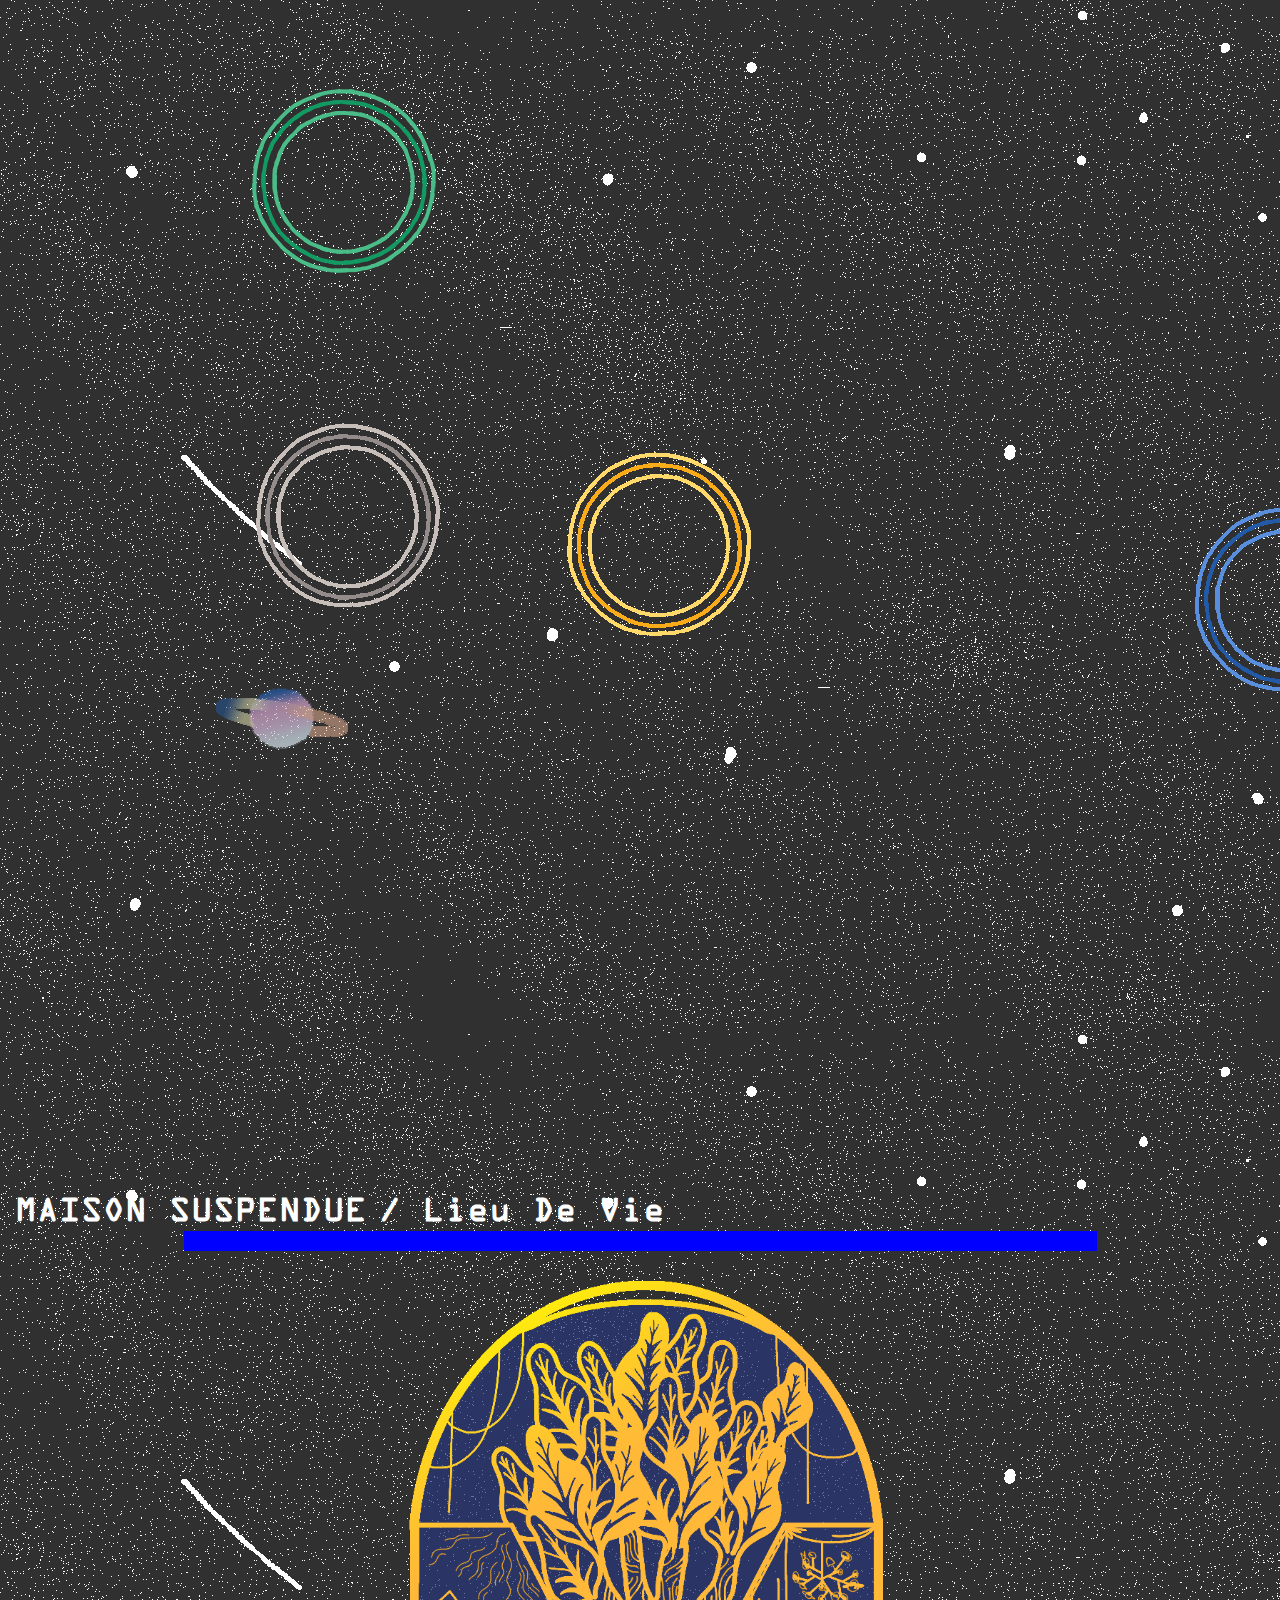
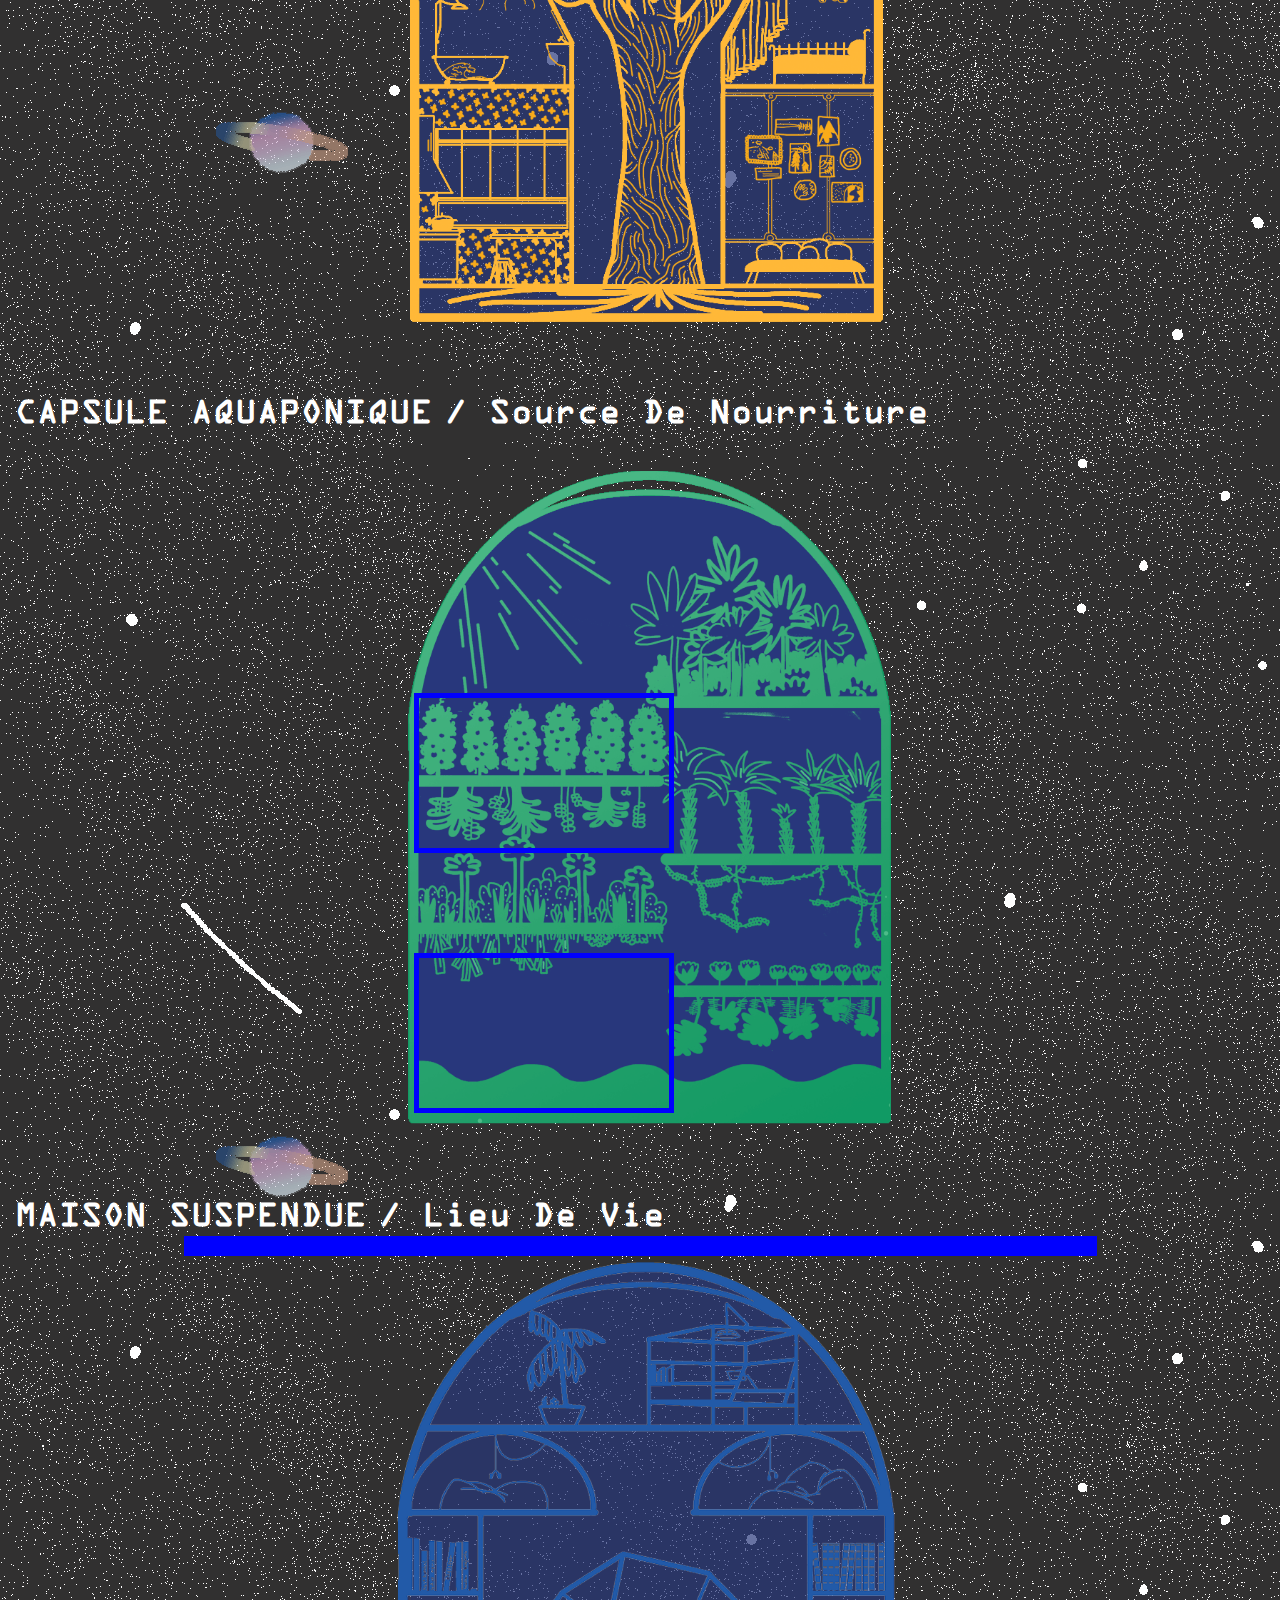
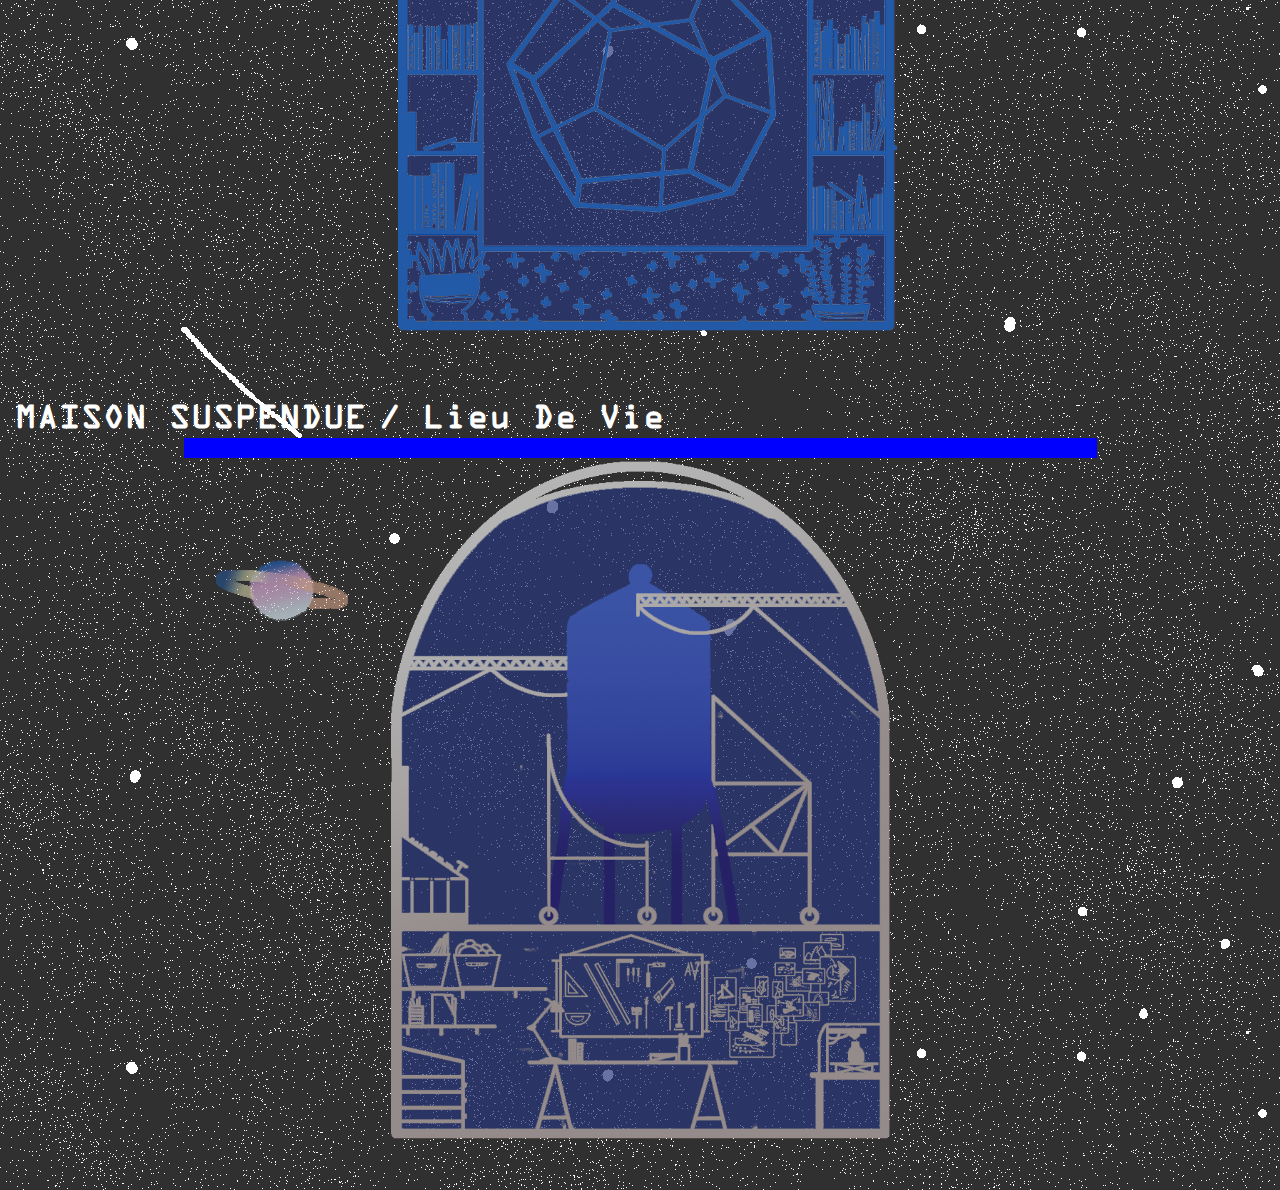
==== index.html @ 13db32d8 "nettoyage" ====
<!DOCTYPE html>
<html>

<script src="https://code.jquery.com/jquery-1.10.2.js"></script>
<link rel="stylesheet" type="text/css" href="home.css">

<body>
	<div class="menu">
		<a href="#maison" class="maisonbico">
			<img class="btn" src="img/btn/maisonbico.png">
		</a>
		<a href="#aqua" class="aquabico">
			<img class="btn" src="img/btn/aquabico.png">
		</a>
		<a href="#megath" class="bliblibico">
			<img class="btn" src="img/btn/bliblibico.png">
		</a>
		<a href="#laboratoire" class="labbico">
			<img class="btn" src="img/btn/labbico.png">
		</a>
	</div>

	<div class="capsules">

		<section id="maison">
			<div class="capsule-header">
				<h1>Maison Suspendue</h1>
				<h2> / Lieu de vie</h2>
			</div>
			<div class="capsule-body">
				<ul class="legends">
					<li>
						Legende 1
					</li>
					<li>
						Legend 2
					</li>
				</ul>
				<div class="plan">
					<ul class="parts">
						<li></li>
						<li></li>
					</ul>
					<img src="img/capsules/maison.png">
				</div>
			</div>
		</section>

		<section id="aqua">
			<div class="capsule-header">
				<h1>Capsule Aquaponique</h1>
				<h2>/ Source de nourriture</h2>
			</div>
			<div class="capsule-body">
				<ul class="legends">
					<li>
						Legende 1
					</li>
					<li>
						Legend 2
					</li>
				</ul>
				<div class="plan">
					<ul class="parts">
						<li></li>
						<li></li>
					</ul>
					<img src="img/capsules/aqua.png">
				</div>
			</div>
		</section>

		<section id="megath">
			<div class="capsule-header">
				<h1>Maison Suspendue</h1>
				<h2> / Lieu de vie</h2>
			</div>
			<div class="capsule-body">
				<ul class="legends">
					<li>
						Legende 1
					</li>
					<li>
						Legend 2
					</li>
				</ul>
				<div class="plan">
					<ul class="parts">
						<li></li>
						<li></li>
					</ul>
					<img src="img/capsules/megath.png">
				</div>
			</div>
		</section>

		<section id="laboratoire">
			<div class="capsule-header">
				<h1>Maison Suspendue</h1>
				<h2> / Lieu de vie</h2>
			</div>
			<div class="capsule-body">
				<ul class="legends">
					<li>
						Legende 1
					</li>
					<li>
						Legend 2
					</li>
				</ul>
				<div class="plan">
					<ul class="parts">
						<li></li>
						<li></li>
					</ul>
					<img src="img/capsules/laboratoire.png">
				</div>
			</div>
		</section>
	</div>
</body>

<script>
	$(document).ready(function()
	{
//Legend
$(".legends > li").hide();

$( '.parts > li' ).hover( 
	function() {
		var index = $( '.parts > li' ).index( this );
		$( '.legends > li:eq(' + index + ')' ).show();
	},
	function() {
		var index = $( '.parts > li' ).index( this );
		$( '.legends > li:eq(' + index + ')' ).hide();
	});


//Btn Hover
$(".btn").hover(
	function()
	{
		var src = $(this).attr("src");
		$(this).attr("src", src.replace(/\.png$/i, ".gif"));
	},
	function()
	{
		var src = $(this).attr("src");
		$(this).attr("src", src.replace(/\.gif$/i, ".png"));
	});


//Smooth anchor
$(function() {
	$('a[href*="#"]:not([href="#"])').click(function() {
		if (location.pathname.replace(/^\//,'') == this.pathname.replace(/^\//,'') && location.hostname == this.hostname) {
			var target = $(this.hash);
			target = target.length ? target : $('[name=' + this.hash.slice(1) +']');
			if (target.length) {
				$('html, body').animate({
					scrollTop: target.offset().top
				}, 1000);
				return false;
			}
		}
	});
});
});
</script>
</html>
---- home.css ----
* {
    margin:0;
    padding:0;
    font-family: 'OCRASTD';
    color: white;
}

/*HOME*/

body {
    background-image : url("img/Fond1.gif");
    /*cursor: url("img/curseur.png"), pointer;*/
}

.menu {
	margin-top: 280px;
	height: 900px;
	text-align: center;
}

.menu > .maisonbico {
    position: relative;
    top: 150px;
    left: 350px;

}

.menu > .aquabico {
    position: relative;
    bottom: 210px;
    left: -300px;
}

.menu > .bliblibico {
    position: relative;
    bottom: -210px;
    right: -310px;

}

.menu > .labbico {
    position: relative;
    top: -150px;
    right: 300px;

}

.menu > .btn img {
    width: 320px;
    height: 256px;
}


.capsules > section {
    padding: 15px;
}

.capsules img {
    width: 100%;
}

.capsule-header h1,
.capsule-header h2 {
    font-size: 30px; 
    display: inline-block;
    color: white;
    text-transform: uppercase;
}

.capsule-header h2 {
    text-transform: capitalize;
}

.capsule-body {

}

.plan {
    width: 913px;
    margin: auto;
}

.legends {
    height: 0;
}

.parts {
    height: 0;
}

.legends > li {
    position: relative;
    list-style: none;
}

#aqua .legends > li:nth-child(1) {
    top: 330px;
    width: 270px;
}

#aqua .legends > li:nth-child(2) {
    top: 430px;
    width: 270px;
}

.parts > li {
    position: relative;
    list-style: none;
    border: 5px solid blue;
}

#aqua .parts > li:nth-child(1) {
    top: 260px;
    left: 230px;
    height: 150px;
    width: 250px;
}

#aqua .parts > li:nth-child(2) {
    top: 360px;
    left: 230px;
    height: 150px;
    width: 250px;
}

#maison > img {
    margin-top: 20px;
    margin-left: 255px;
}

#laboratoire > img {
    margin-left: 255px;
}

#aqua > img {
    margin-top: 20px;
    margin-left: 255px;
}

#megath > img {
    margin-bottom: 130px;
    margin-top: 20px;
    margin-left: 250px;
}

@font-face {
    font-family: 'OCRASTD';
    src: url('font/OCRAStd.otf');
}
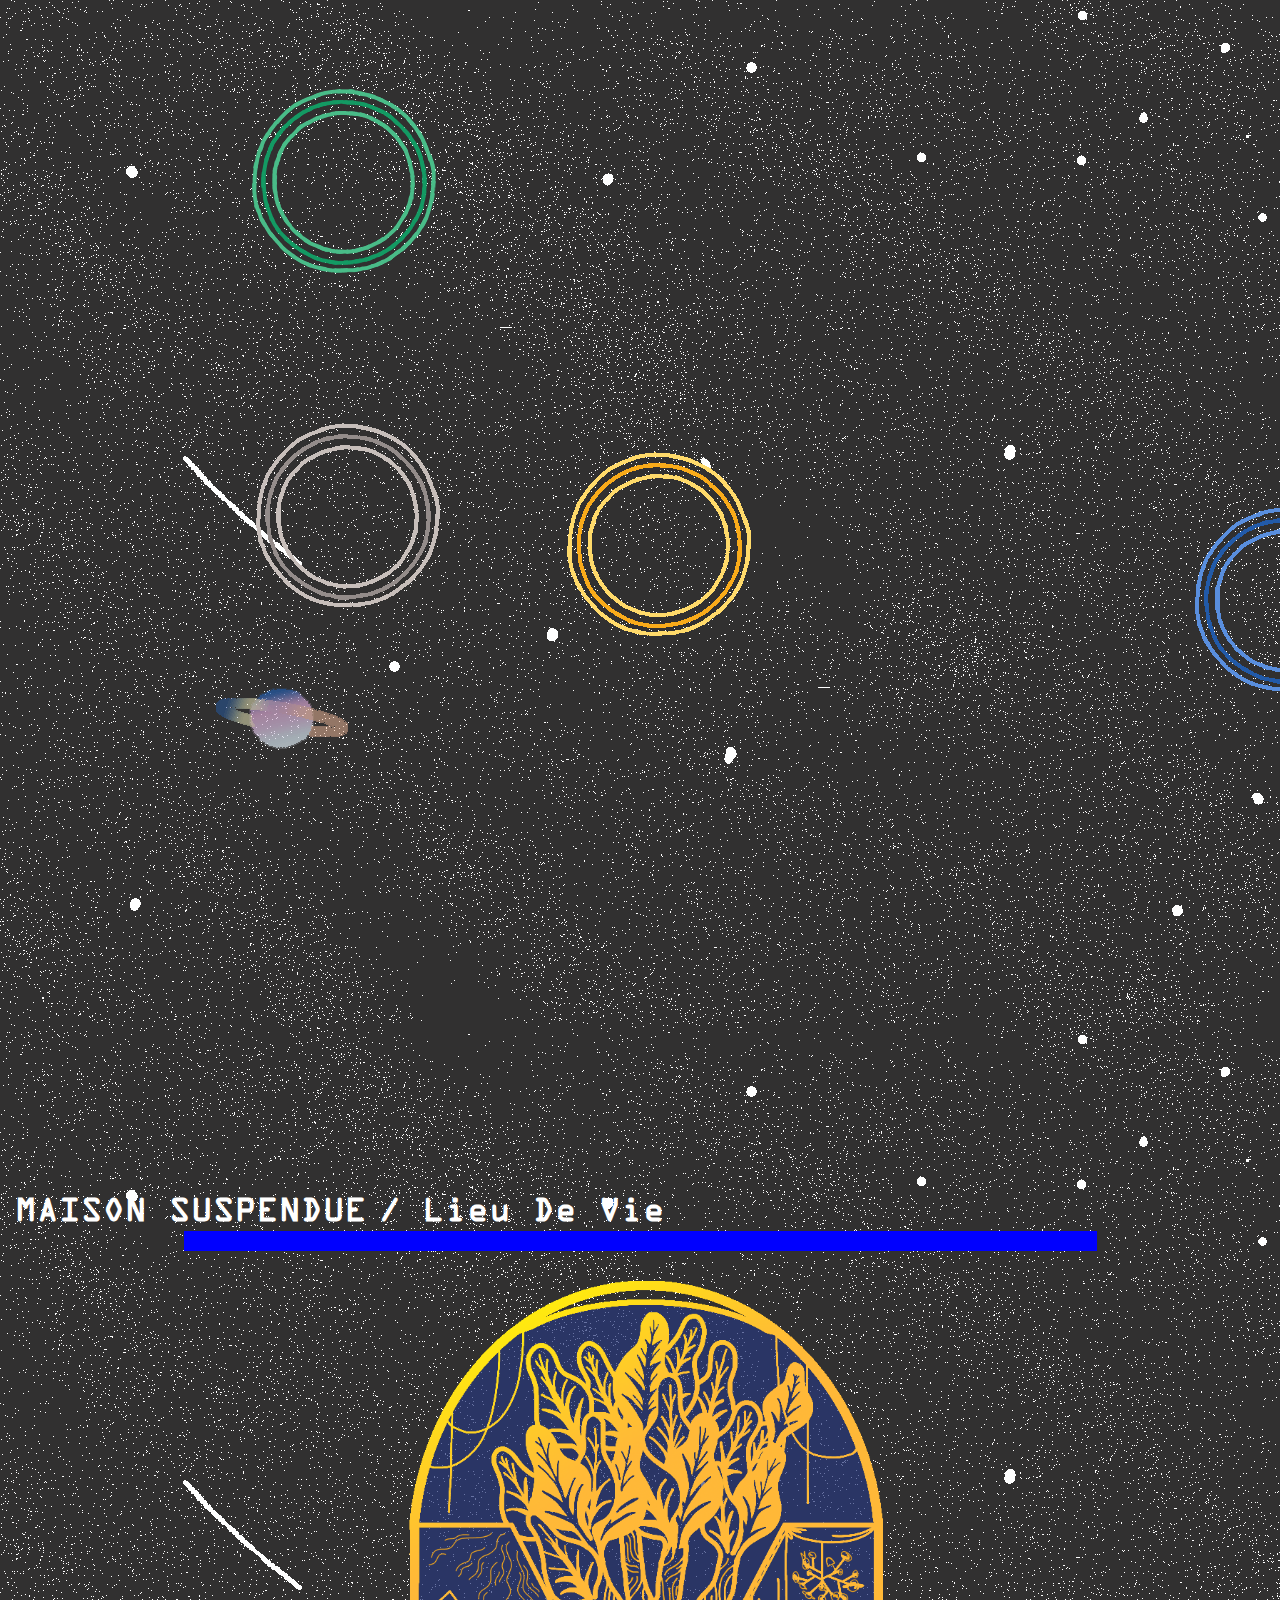
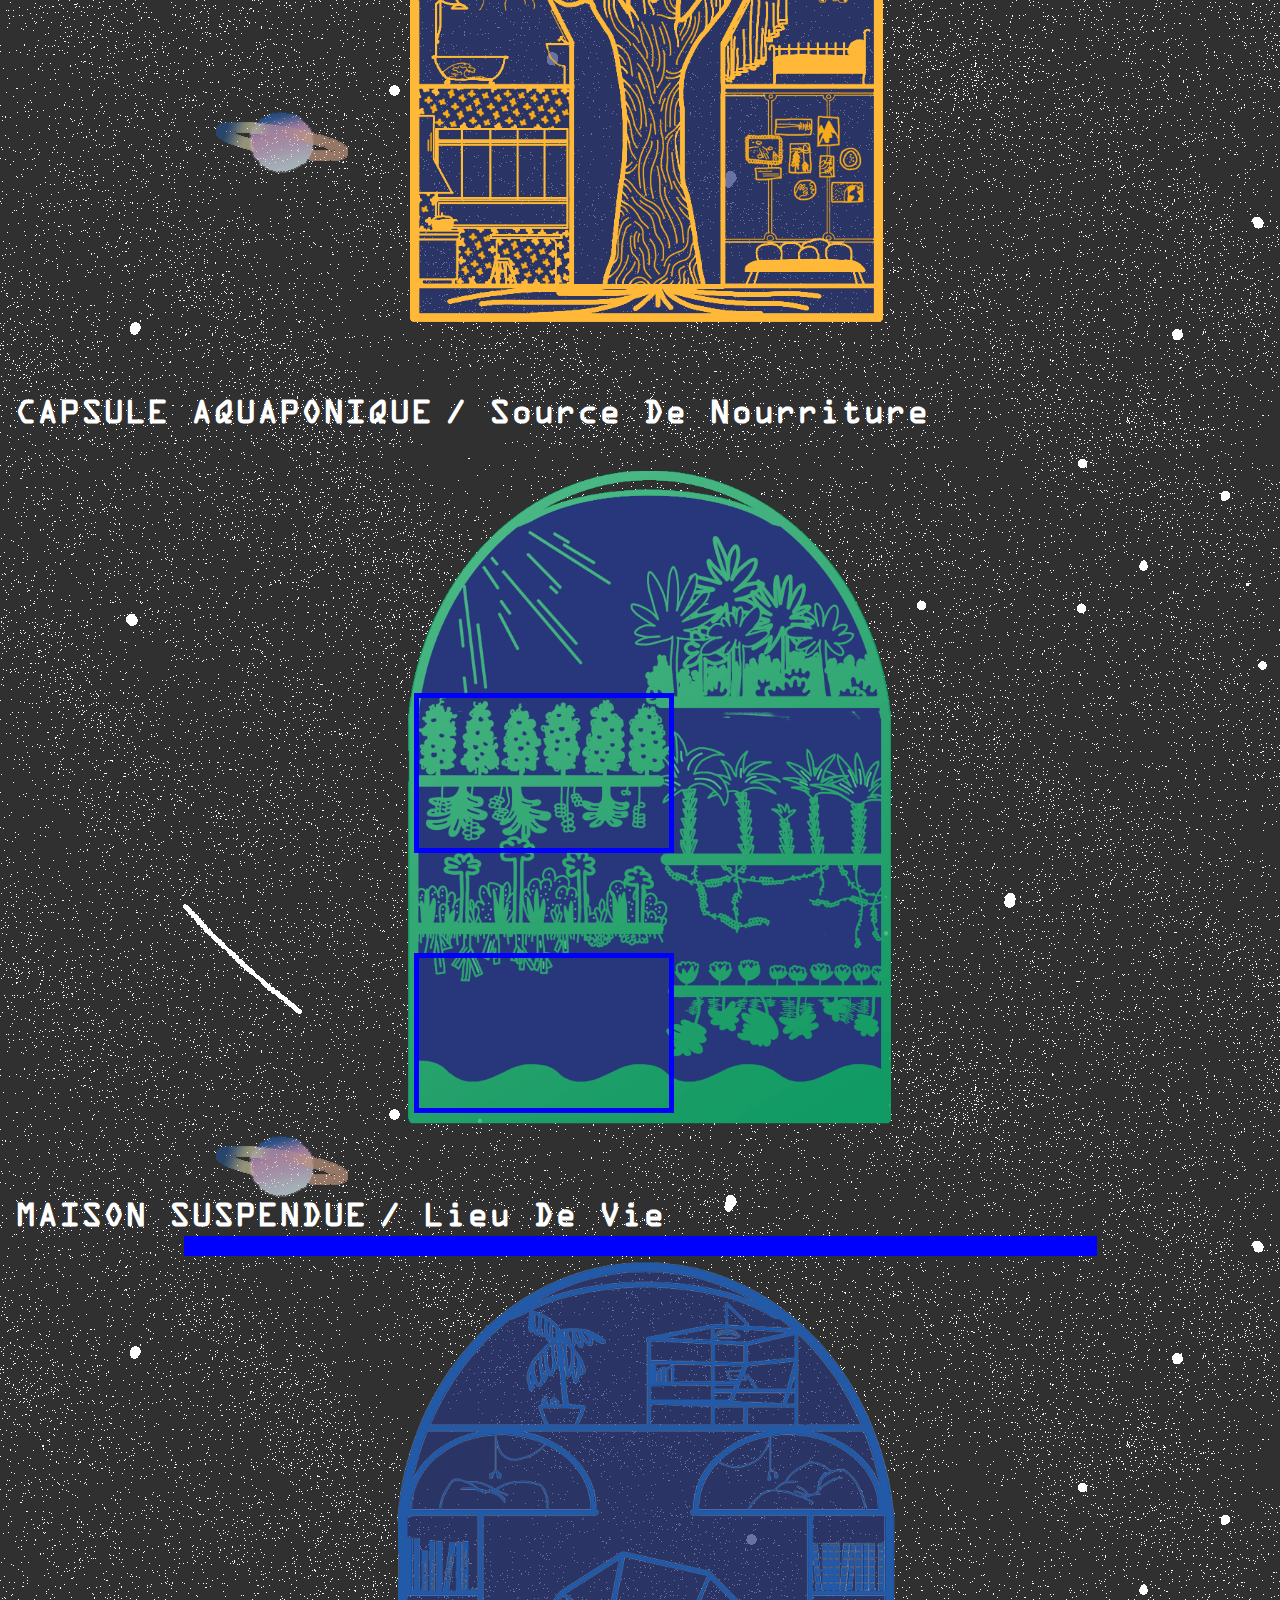
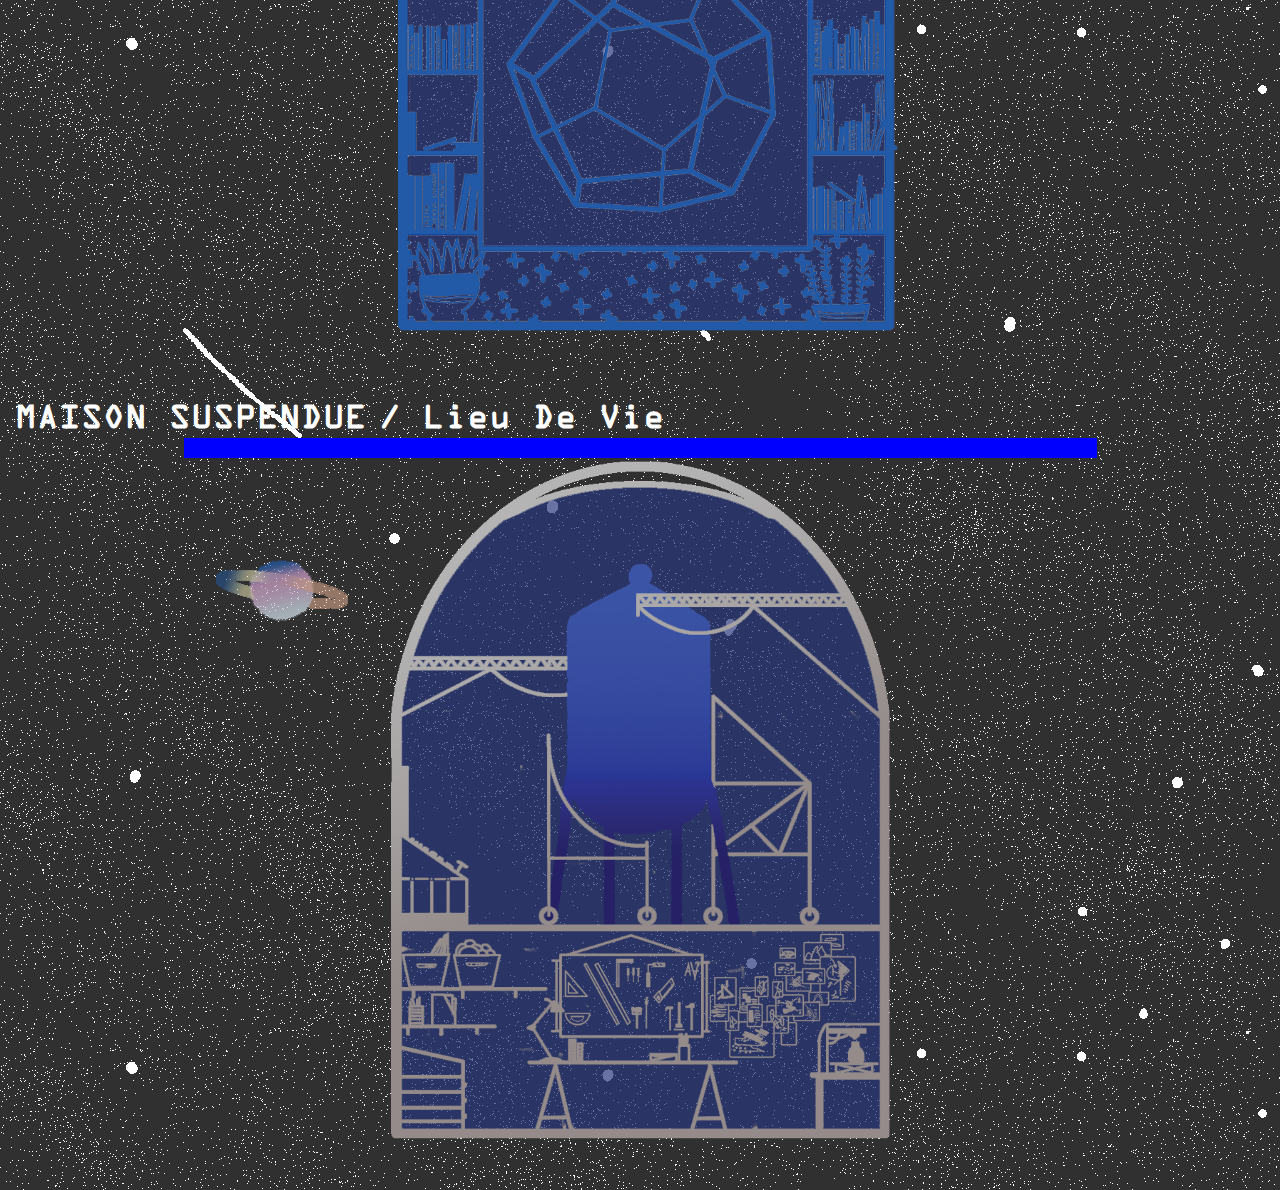
==== commit 2c36a7b9: "toto" ====
--- a/index.html
+++ b/index.html
@@ -3,6 +3,7 @@
 
 <script src="https://code.jquery.com/jquery-1.10.2.js"></script>
 <link rel="stylesheet" type="text/css" href="home.css">
+<link rel="stylesheet" type="text/css" href="content.css">
 
 <body>
 	<div class="menu">
--- a/home.css
+++ b/home.css
@@ -93,34 +93,10 @@
     list-style: none;
 }
 
-#aqua .legends > li:nth-child(1) {
-    top: 330px;
-    width: 270px;
-}
-
-#aqua .legends > li:nth-child(2) {
-    top: 430px;
-    width: 270px;
-}
-
 .parts > li {
     position: relative;
     list-style: none;
     border: 5px solid blue;
-}
-
-#aqua .parts > li:nth-child(1) {
-    top: 260px;
-    left: 230px;
-    height: 150px;
-    width: 250px;
-}
-
-#aqua .parts > li:nth-child(2) {
-    top: 360px;
-    left: 230px;
-    height: 150px;
-    width: 250px;
 }
 
 #maison > img {
--- a/content.css
+++ b/content.css
@@ -0,0 +1,31 @@
+
+/* AQUA */
+
+/* Legends */
+#aqua .legends > li:nth-child(1) {
+    top: 330px;
+    width: 270px;
+}
+
+#aqua .legends > li:nth-child(2) {
+    top: 430px;
+    width: 270px;
+}
+
+/*Parts*/
+#aqua .parts > li:nth-child(1) {
+    top: 260px;
+    left: 230px;
+    height: 150px;
+    width: 250px;
+}
+
+#aqua .parts > li:nth-child(2) {
+    top: 360px;
+    left: 230px;
+    height: 150px;
+    width: 250px;
+}
+
+
+
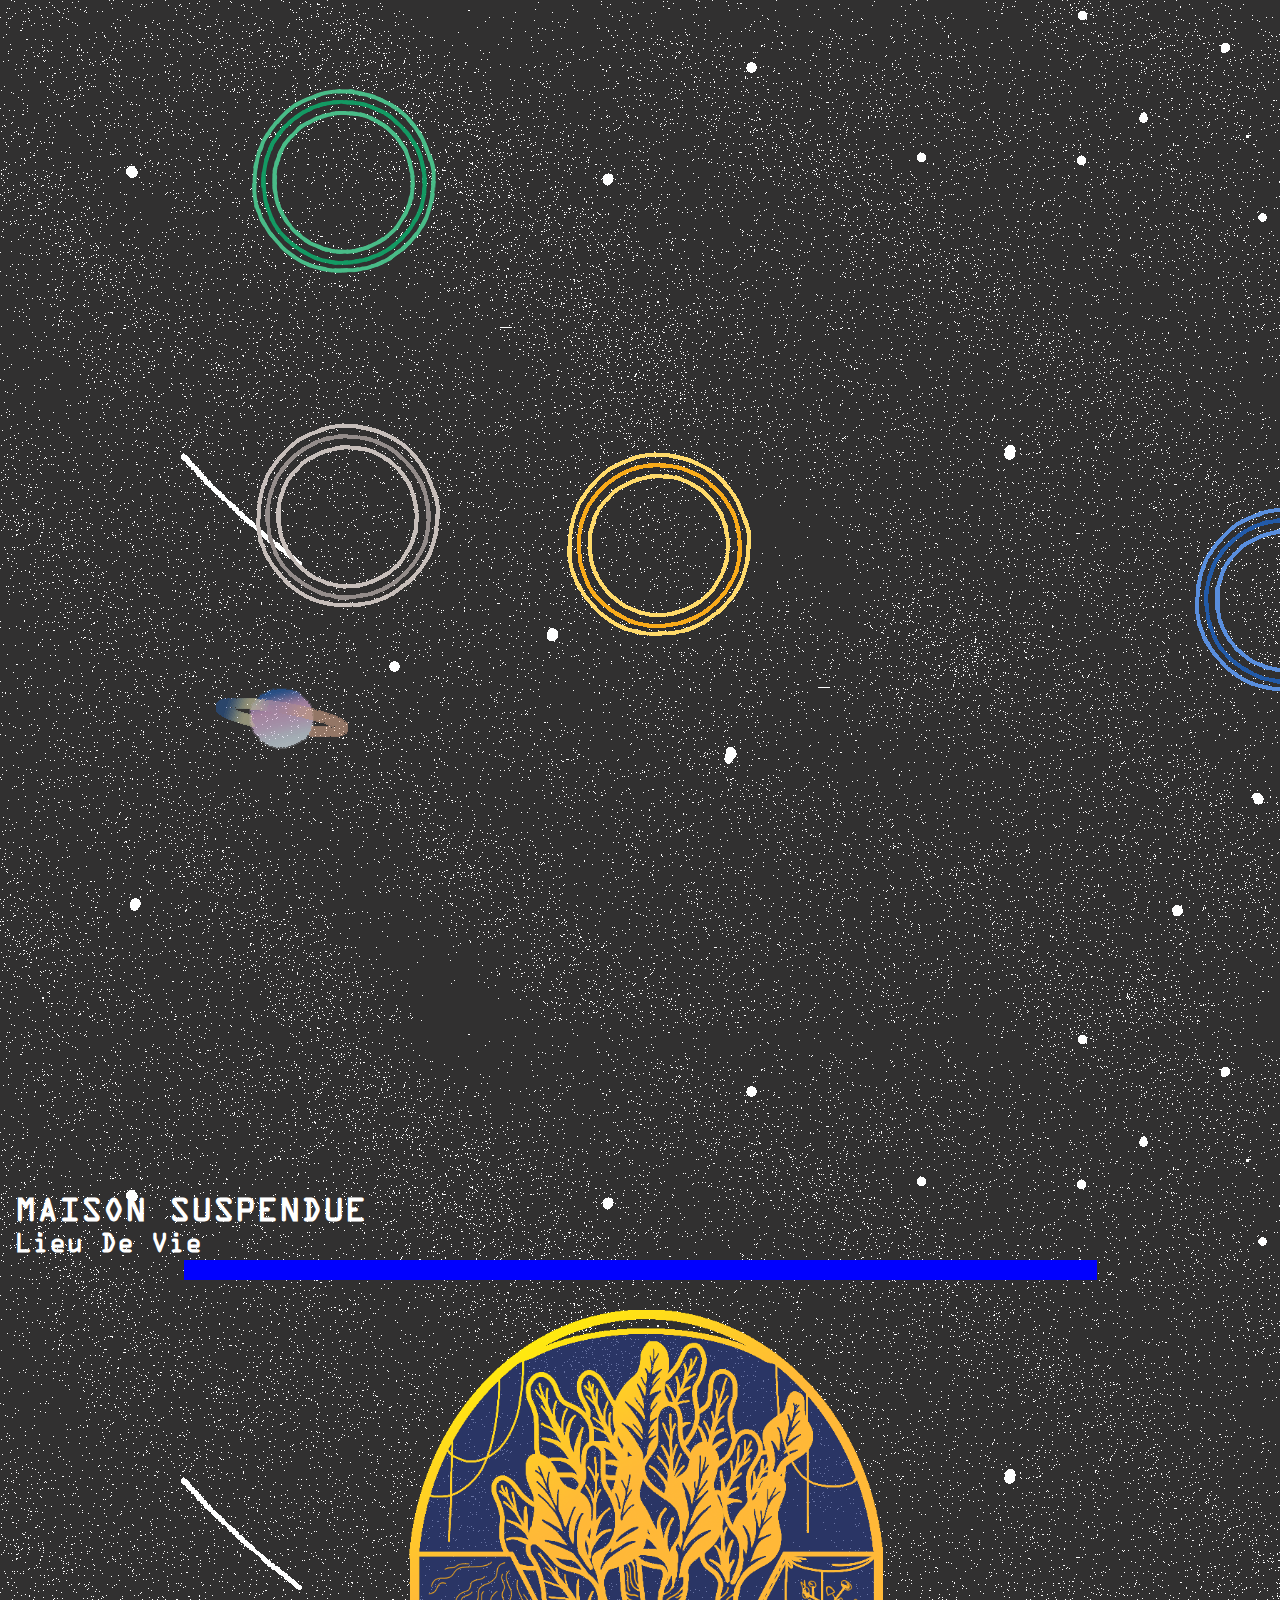
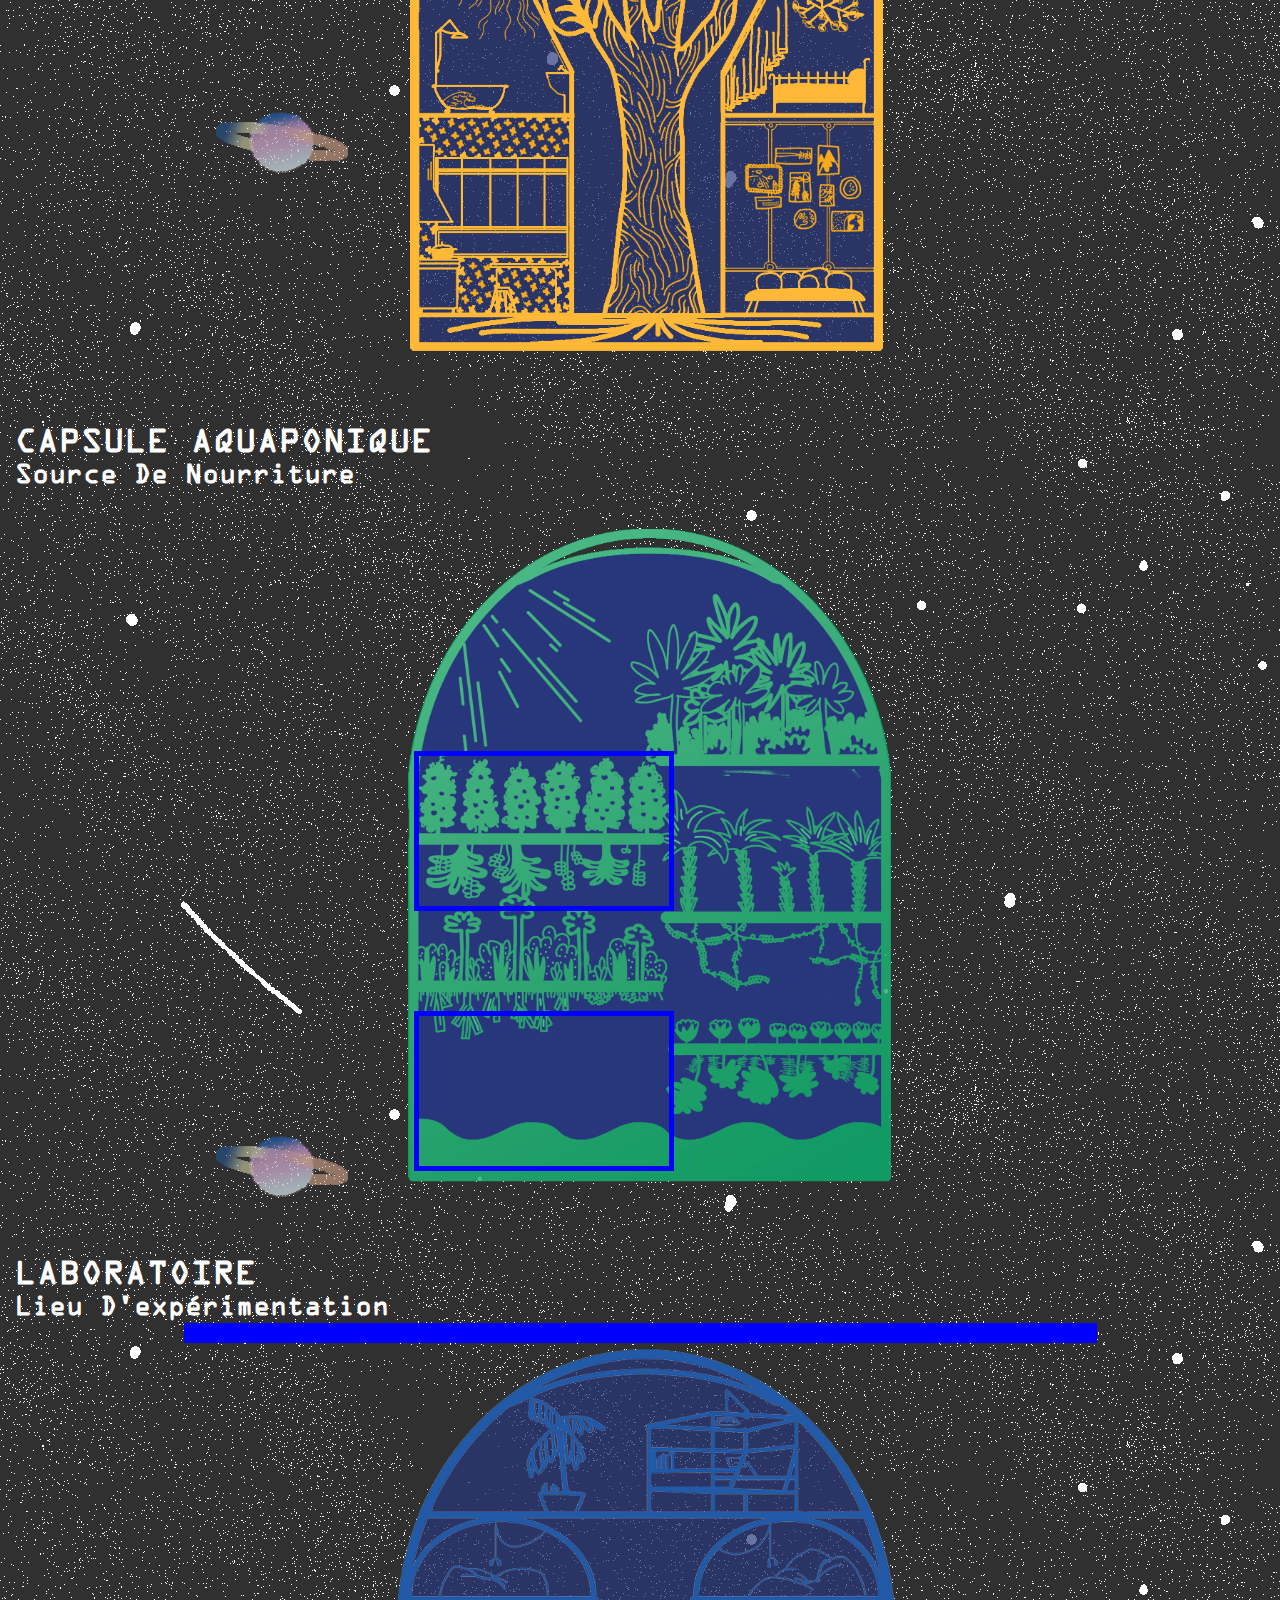
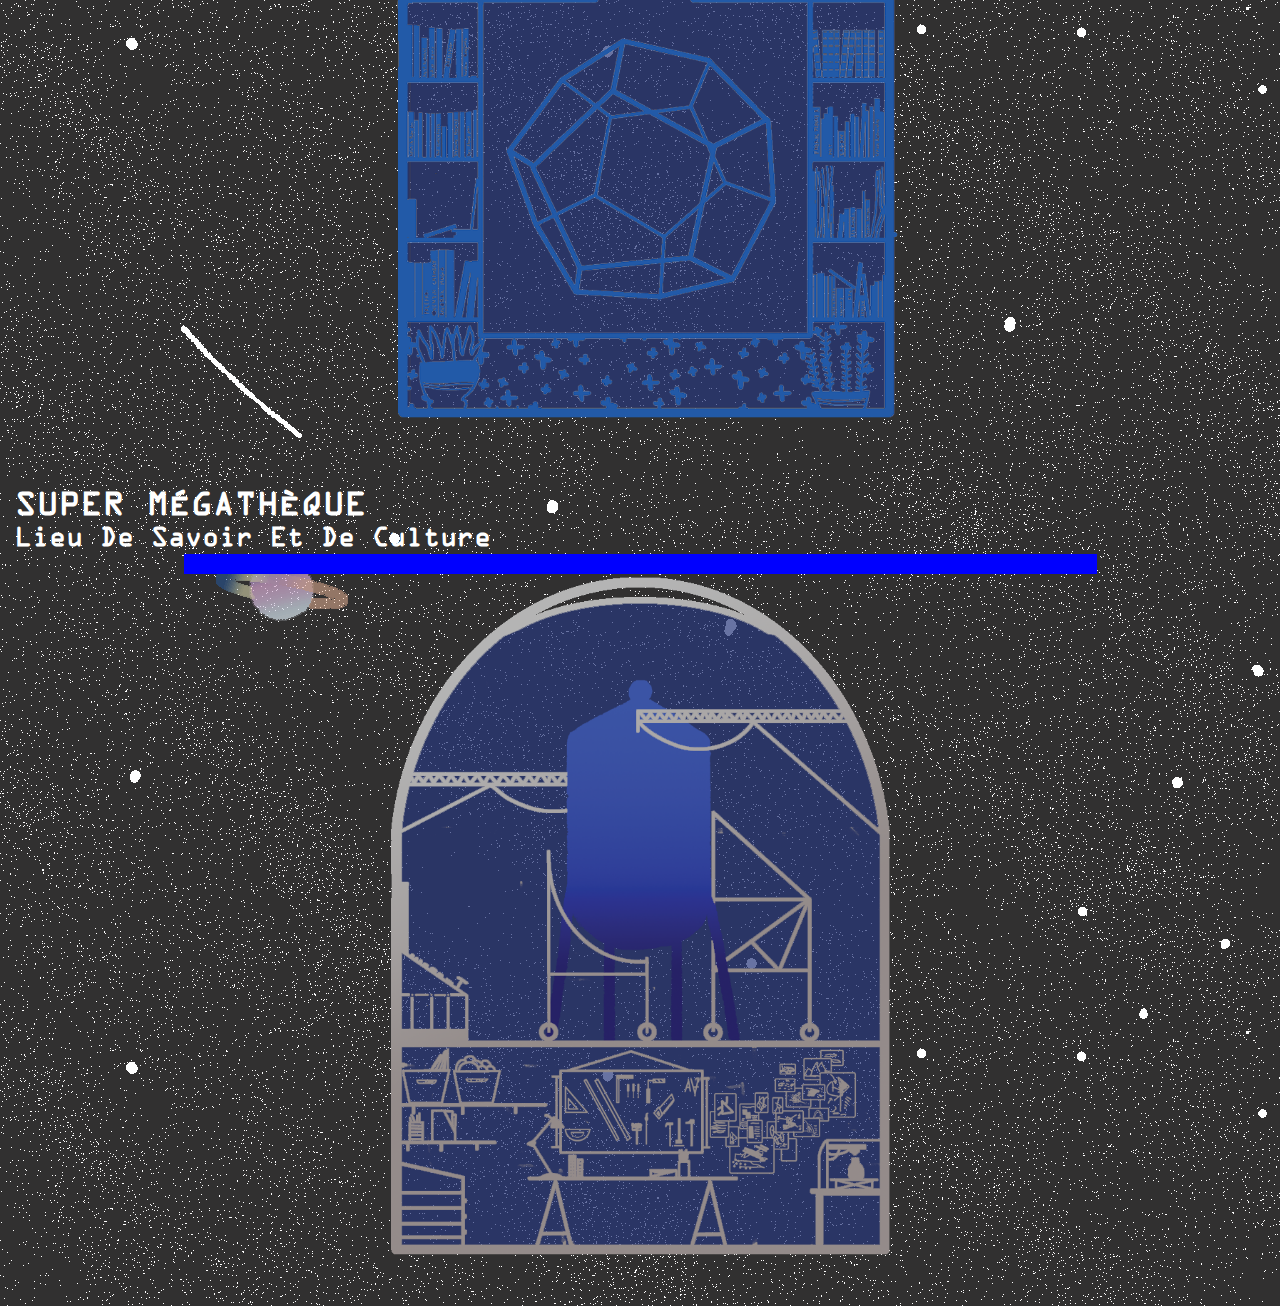
==== commit 7b771b19: "titres" ====
--- a/index.html
+++ b/index.html
@@ -1,5 +1,6 @@
 <!DOCTYPE html>
 <html>
+<meta http-equiv="Content-Type" content="text/html; charset=UTF-8" />
 
 <script src="https://code.jquery.com/jquery-1.10.2.js"></script>
 <link rel="stylesheet" type="text/css" href="home.css">
@@ -26,7 +27,7 @@
 		<section id="maison">
 			<div class="capsule-header">
 				<h1>Maison Suspendue</h1>
-				<h2> / Lieu de vie</h2>
+				<h2>Lieu de vie</h2>
 			</div>
 			<div class="capsule-body">
 				<ul class="legends">
@@ -50,7 +51,7 @@
 		<section id="aqua">
 			<div class="capsule-header">
 				<h1>Capsule Aquaponique</h1>
-				<h2>/ Source de nourriture</h2>
+				<h2>Source de nourriture</h2>
 			</div>
 			<div class="capsule-body">
 				<ul class="legends">
@@ -73,8 +74,8 @@
 
 		<section id="megath">
 			<div class="capsule-header">
-				<h1>Maison Suspendue</h1>
-				<h2> / Lieu de vie</h2>
+				<h1>Laboratoire</h1>
+				<h2>Lieu d'expérimentation</h2>
 			</div>
 			<div class="capsule-body">
 				<ul class="legends">
@@ -97,8 +98,8 @@
 
 		<section id="laboratoire">
 			<div class="capsule-header">
-				<h1>Maison Suspendue</h1>
-				<h2> / Lieu de vie</h2>
+				<h1>Super Mégathèque</h1>
+				<h2>Lieu de savoir et de culture</h2>
 			</div>
 			<div class="capsule-body">
 				<ul class="legends">
--- a/home.css
+++ b/home.css
@@ -62,12 +62,11 @@
 .capsule-header h1,
 .capsule-header h2 {
     font-size: 30px; 
-    display: inline-block;
-    color: white;
     text-transform: uppercase;
 }
 
 .capsule-header h2 {
+    font-size: 24px;
     text-transform: capitalize;
 }
 
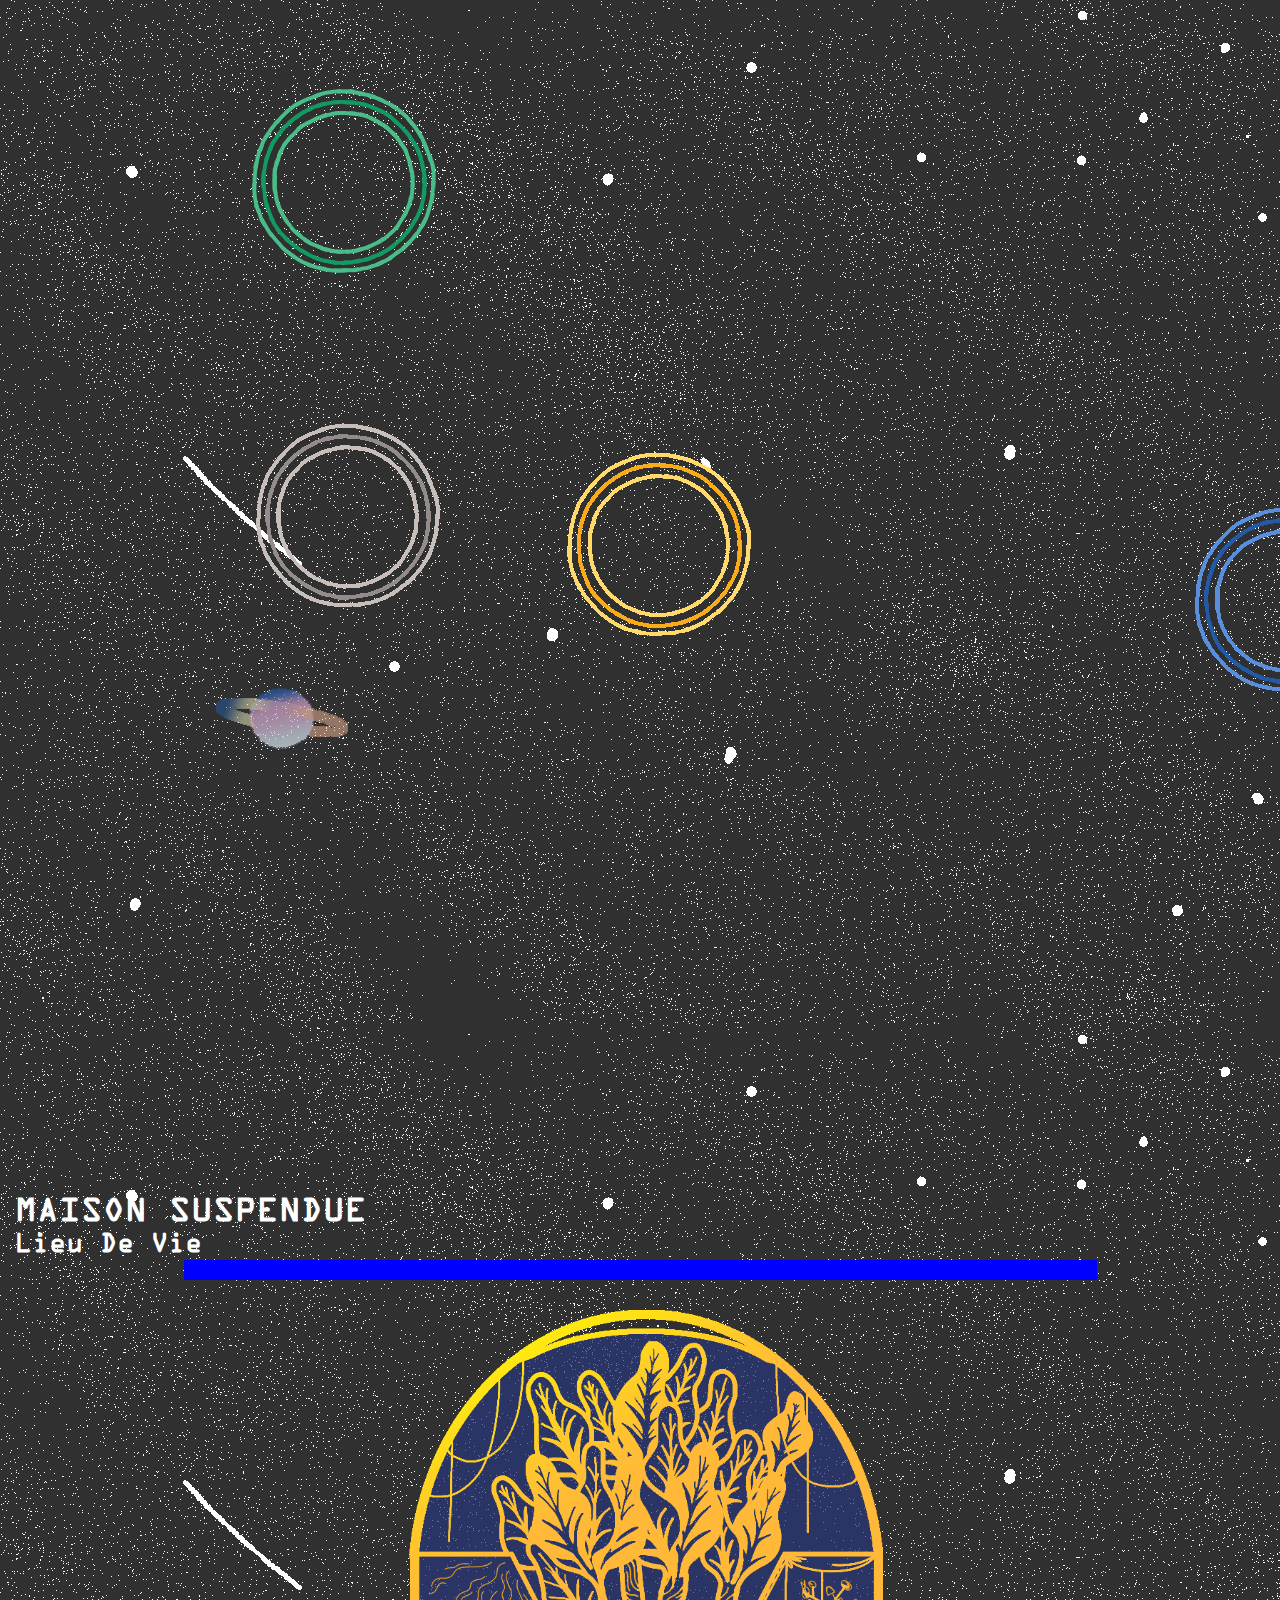
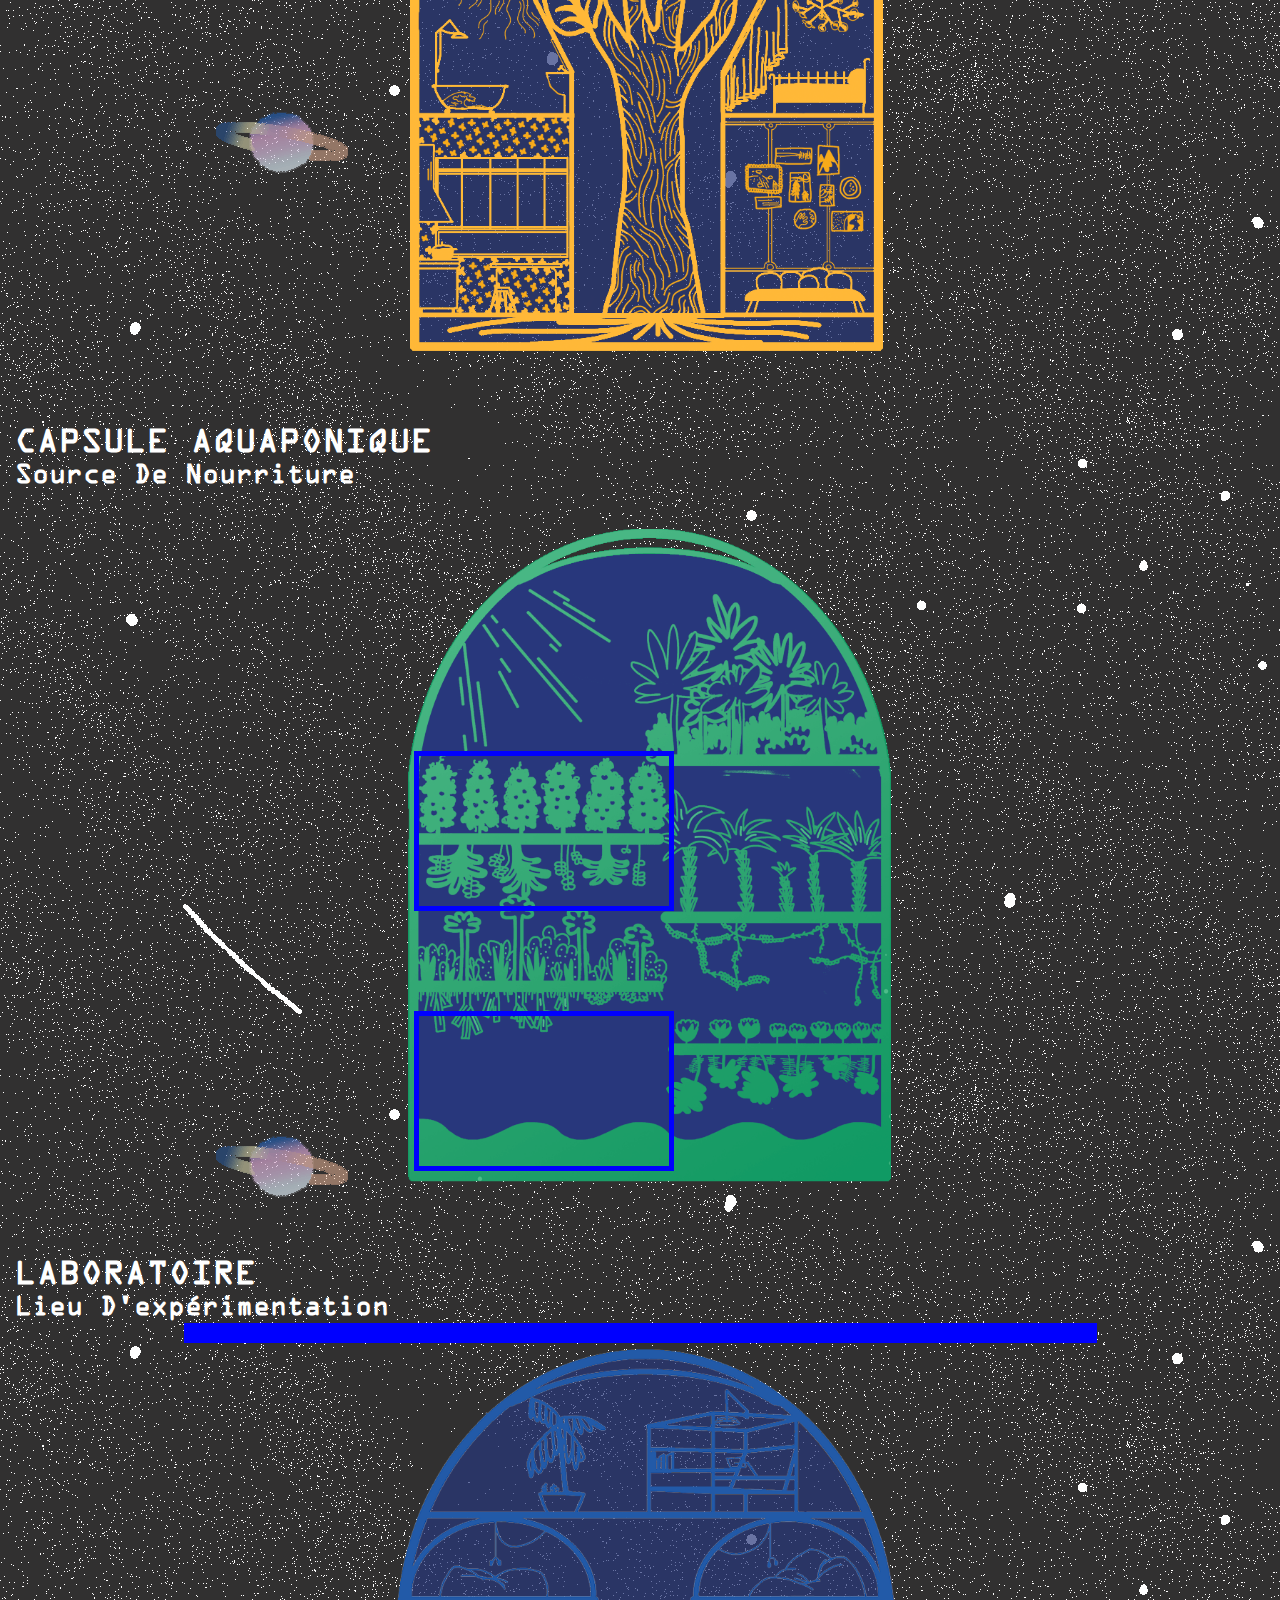
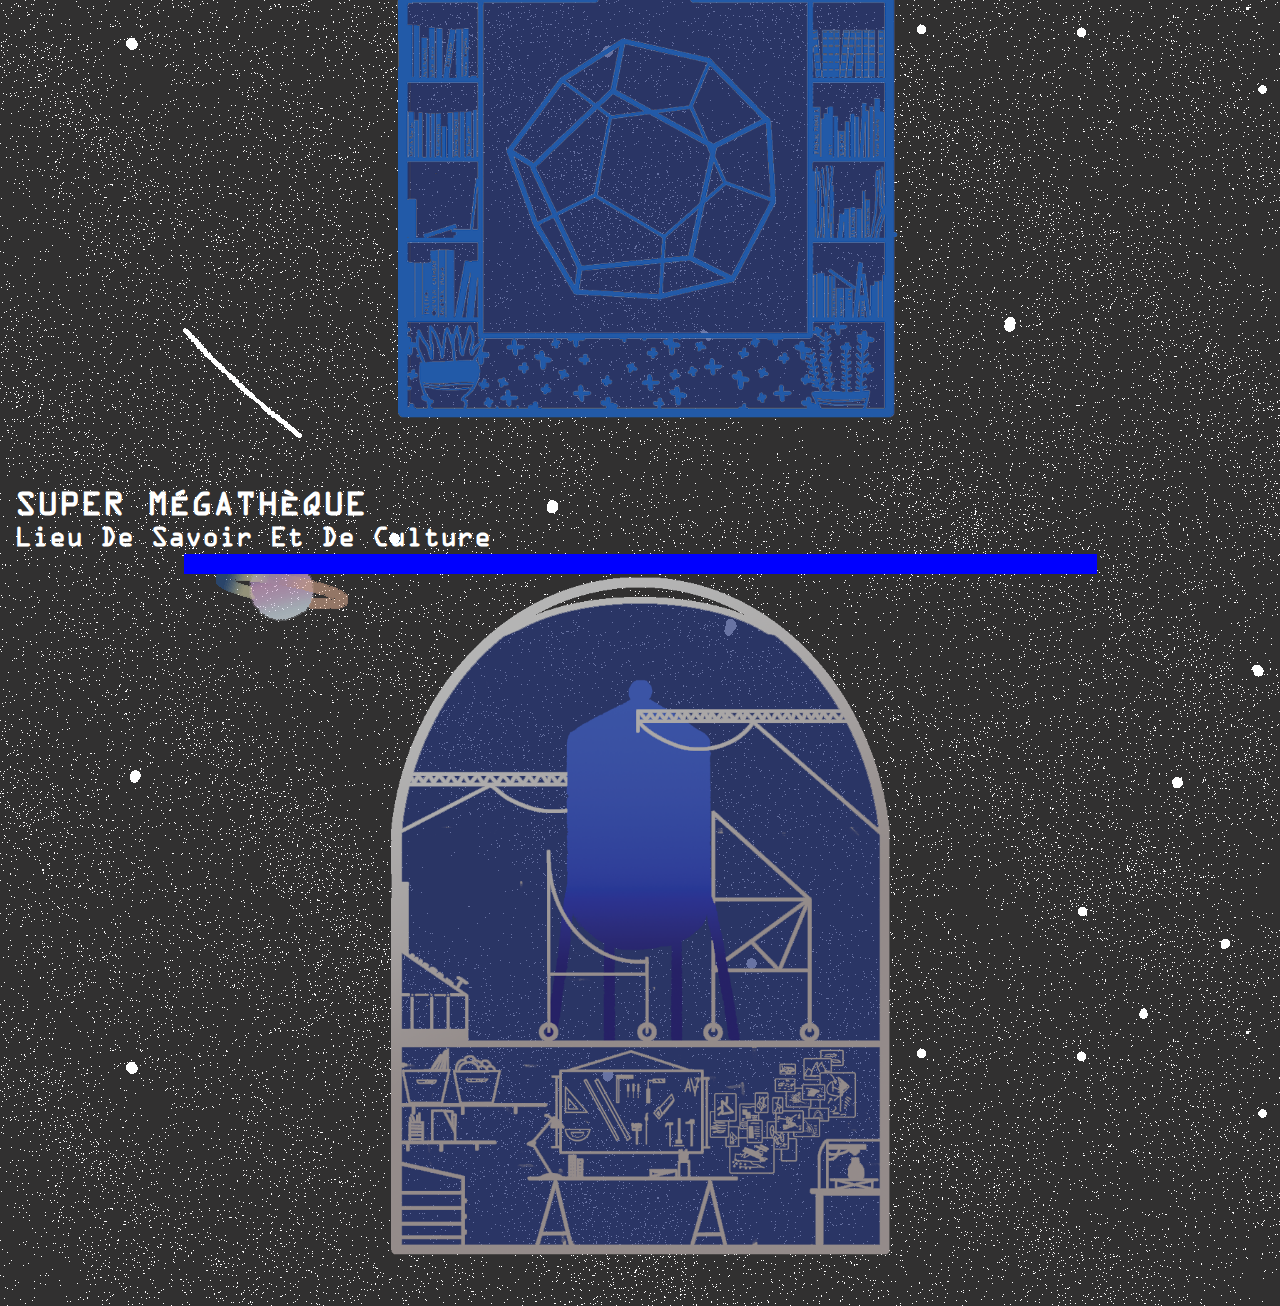
==== commit 9a85f9b5: "menu sur la droite quand on scroll" ====
--- a/index.html
+++ b/index.html
@@ -7,19 +7,21 @@
 <link rel="stylesheet" type="text/css" href="content.css">
 
 <body>
-	<div class="menu">
-		<a href="#maison" class="maisonbico">
-			<img class="btn" src="img/btn/maisonbico.png">
-		</a>
-		<a href="#aqua" class="aquabico">
-			<img class="btn" src="img/btn/aquabico.png">
-		</a>
-		<a href="#megath" class="bliblibico">
-			<img class="btn" src="img/btn/bliblibico.png">
-		</a>
-		<a href="#laboratoire" class="labbico">
-			<img class="btn" src="img/btn/labbico.png">
-		</a>
+	<div class="menu-outer">
+		<div class="menu">
+			<a href="#maison" class="maisonbico">
+				<img class="btn" src="img/btn/maisonbico.png">
+			</a>
+			<a href="#aqua" class="aquabico">
+				<img class="btn" src="img/btn/aquabico.png">
+			</a>
+			<a href="#megath" class="bliblibico">
+				<img class="btn" src="img/btn/bliblibico.png">
+			</a>
+			<a href="#laboratoire" class="labbico">
+				<img class="btn" src="img/btn/labbico.png">
+			</a>
+		</div>
 	</div>
 
 	<div class="capsules">
@@ -125,6 +127,22 @@
 <script>
 	$(document).ready(function()
 	{
+
+//NAV
+$(window).scroll(function() {    
+	var scroll = $(window).scrollTop();
+
+	if (scroll >= 900) {
+		$(".menu").addClass("menu-small");
+		$( ".menu-small" ).animate({
+			left: "0",
+		}, 1000);
+	} else {
+		$(".menu").removeClass("menu-small");
+	}
+});
+
+
 //Legend
 $(".legends > li").hide();
 
--- a/home.css
+++ b/home.css
@@ -3,6 +3,7 @@
     padding:0;
     font-family: 'OCRASTD';
     color: white;
+    text-decoration: none;
 }
 
 /*HOME*/
@@ -12,34 +13,36 @@
     /*cursor: url("img/curseur.png"), pointer;*/
 }
 
+.menu-outer {
+    height: 900px;
+    text-align: center;
+    margin-top: 280px;
+}
+
 .menu {
-	margin-top: 280px;
-	height: 900px;
-	text-align: center;
+}
+
+.menu a {
+    position: relative;
 }
 
 .menu > .maisonbico {
-    position: relative;
     top: 150px;
     left: 350px;
-
 }
 
 .menu > .aquabico {
-    position: relative;
     bottom: 210px;
     left: -300px;
 }
 
 .menu > .bliblibico {
-    position: relative;
     bottom: -210px;
     right: -310px;
 
 }
 
 .menu > .labbico {
-    position: relative;
     top: -150px;
     right: 300px;
 
@@ -50,6 +53,23 @@
     height: 256px;
 }
 
+.menu-small {
+    top: 0px;
+    left: 200px;
+    width: 100%;
+    margin-top: 0;
+    text-align: right;
+    position: fixed;
+}
+
+.menu-small a {
+    position: initial;
+    display: block;
+}
+
+.menu-small img {
+    width: 150px;
+}
 
 .capsules > section {
     padding: 15px;
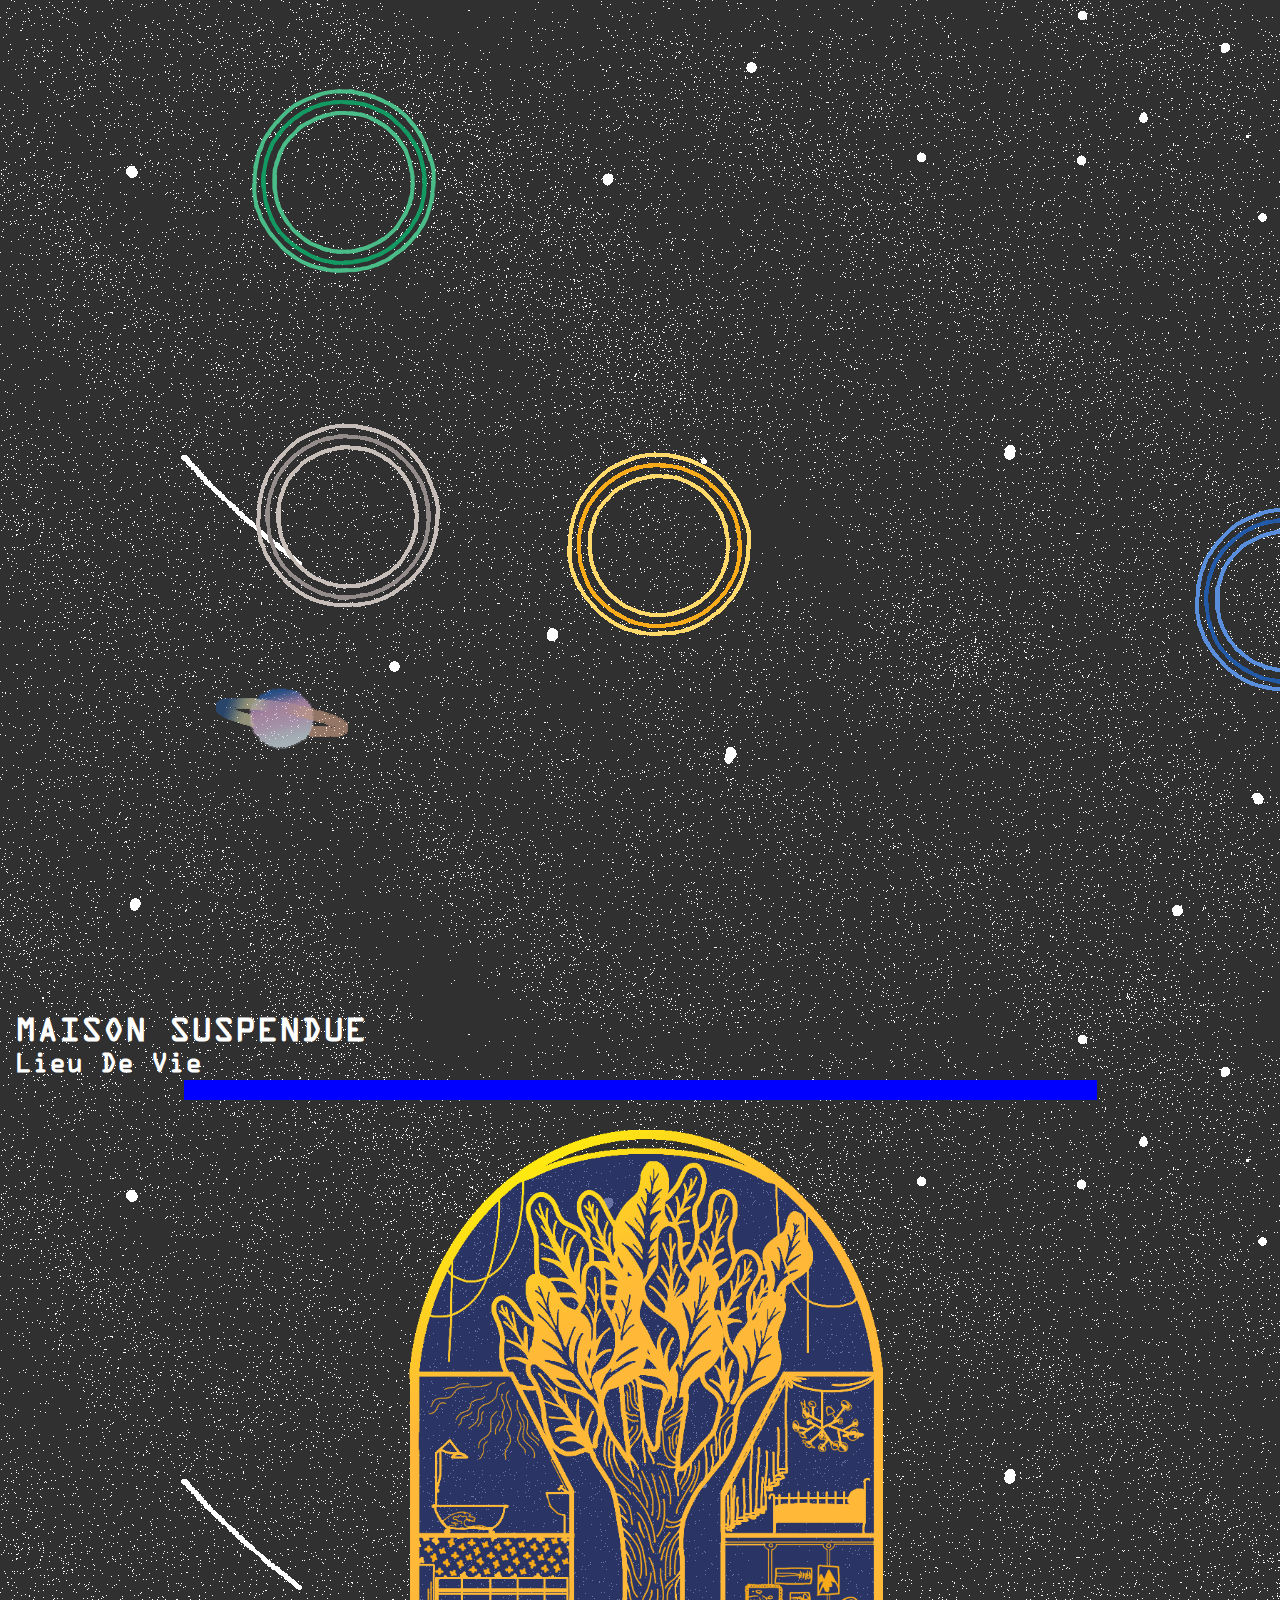
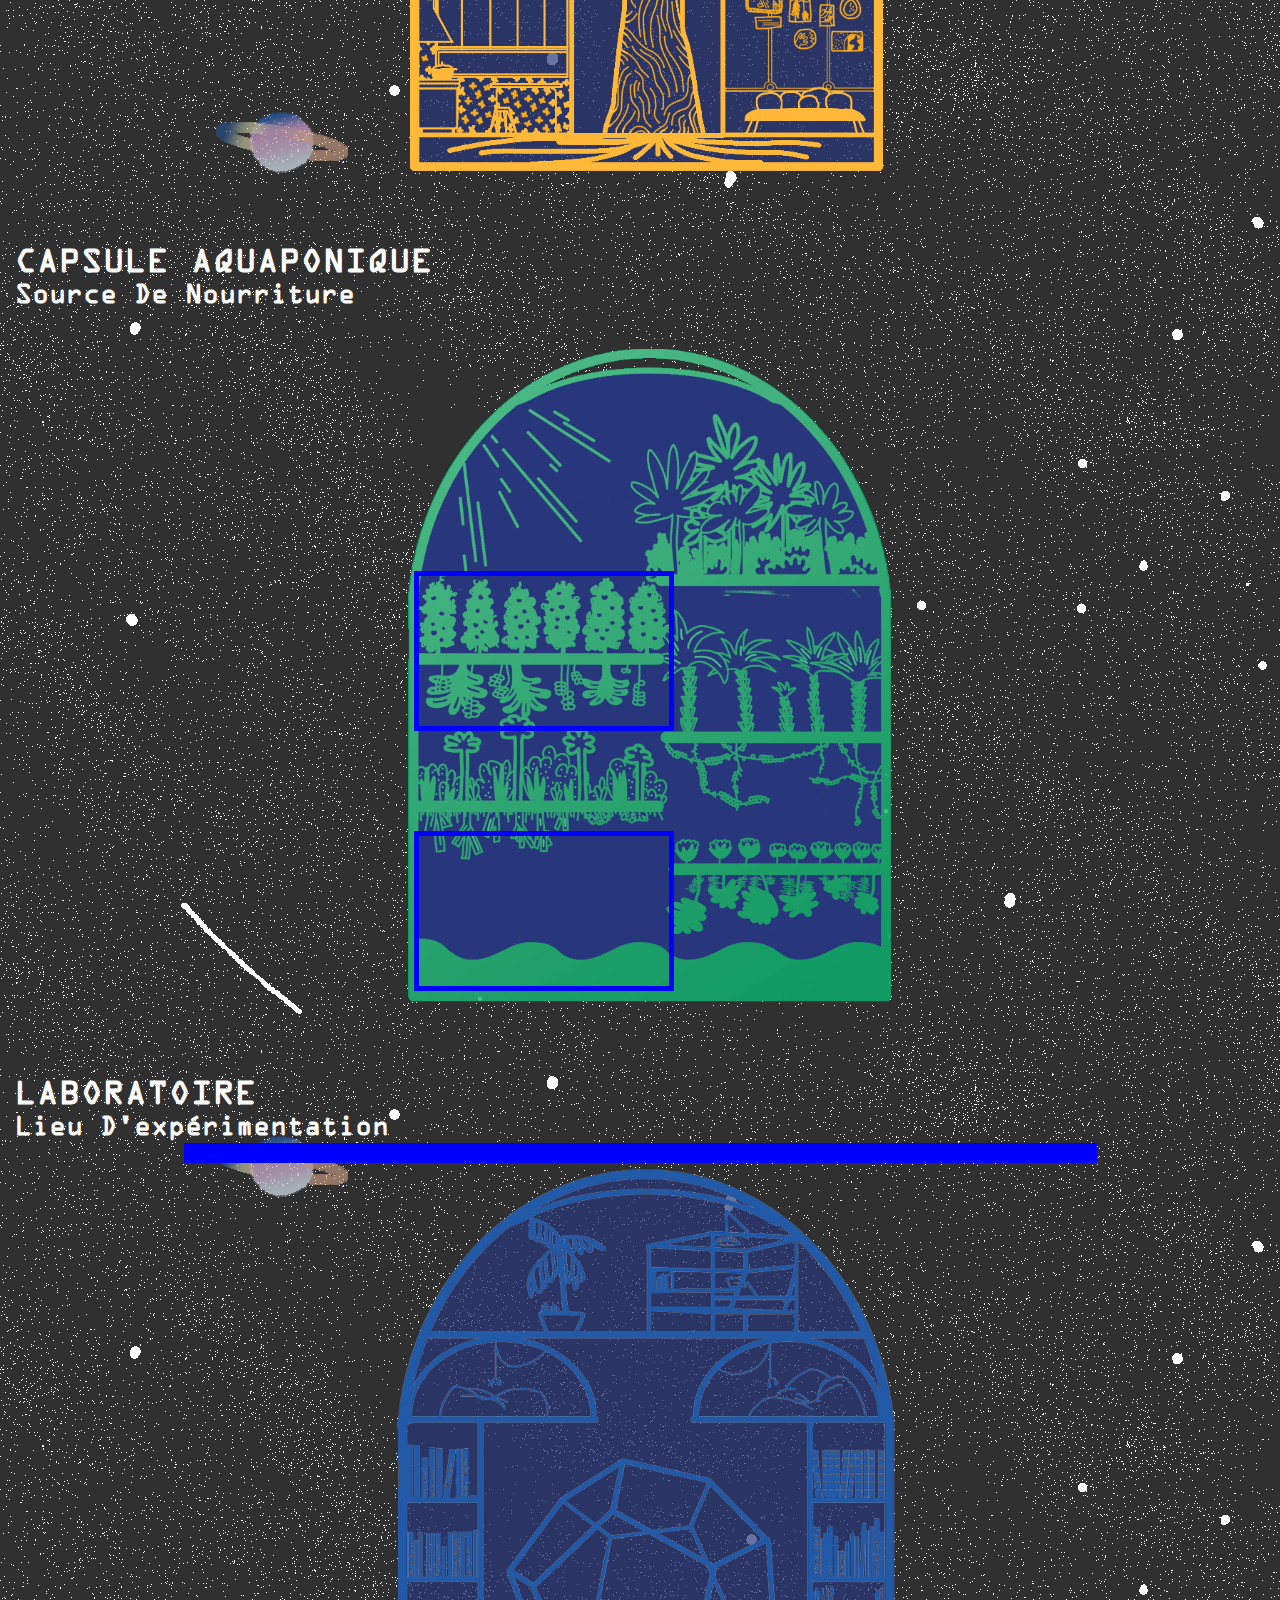
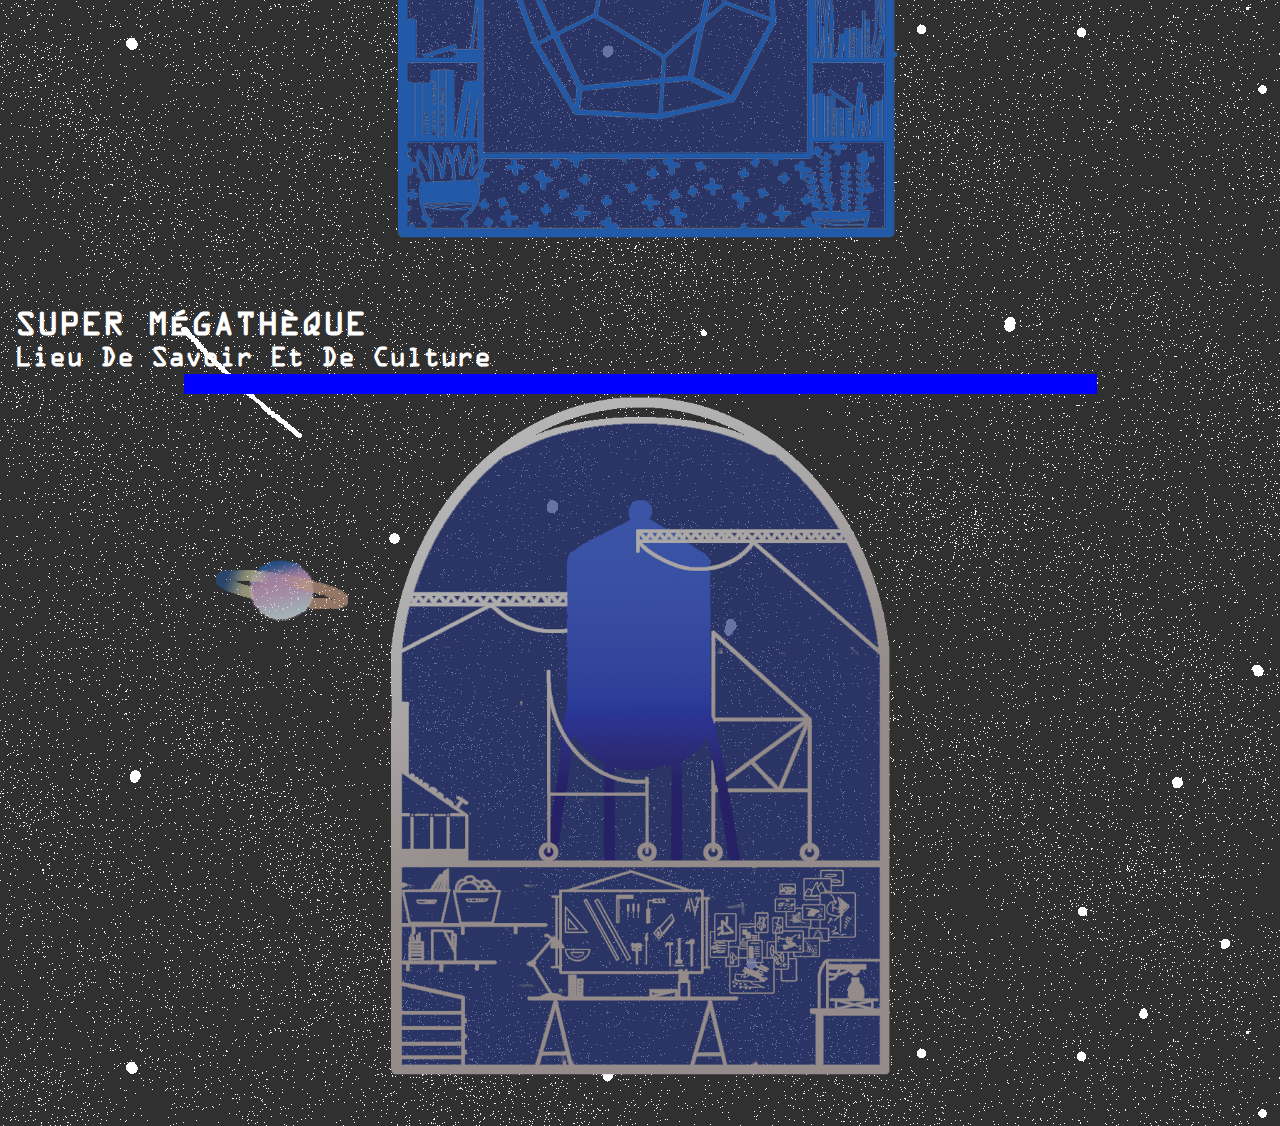
==== commit cff2264d: "parfilage" ====
--- a/index.html
+++ b/index.html
@@ -2,7 +2,7 @@
 <html>
 <meta http-equiv="Content-Type" content="text/html; charset=UTF-8" />
 
-<script src="https://code.jquery.com/jquery-1.10.2.js"></script>
+<script src="librairies/jquery-3.0.0.min.js"></script>
 <link rel="stylesheet" type="text/css" href="home.css">
 <link rel="stylesheet" type="text/css" href="content.css">
 
@@ -24,6 +24,21 @@
 		</div>
 	</div>
 
+	<div class="menu-small">
+		<a href="#maison" class="maisonbico">
+			<img class="btn" src="img/btn/maisonbico.png">
+		</a>
+		<a href="#aqua" class="aquabico">
+			<img class="btn" src="img/btn/aquabico.png">
+		</a>
+		<a href="#megath" class="bliblibico">
+			<img class="btn" src="img/btn/bliblibico.png">
+		</a>
+		<a href="#laboratoire" class="labbico">
+			<img class="btn" src="img/btn/labbico.png">
+		</a>
+	</div>
+
 	<div class="capsules">
 
 		<section id="maison">
@@ -133,12 +148,14 @@
 	var scroll = $(window).scrollTop();
 
 	if (scroll >= 900) {
-		$(".menu").addClass("menu-small");
-		$( ".menu-small" ).animate({
-			left: "0",
-		}, 1000);
+		$( ".menu-small" ).css(
+			"transform", "translateX(0)"
+		);
+
 	} else {
-		$(".menu").removeClass("menu-small");
+		$( ".menu-small" ).css(
+			"transform", "translateX(120px)"
+		);
 	}
 });
 
--- a/home.css
+++ b/home.css
@@ -14,7 +14,7 @@
 }
 
 .menu-outer {
-    height: 900px;
+    height: 720px;
     text-align: center;
     margin-top: 280px;
 }
@@ -54,9 +54,10 @@
 }
 
 .menu-small {
-    top: 0px;
-    left: 200px;
-    width: 100%;
+    transition: all .5s;
+    transform: translateX(120px);
+    top: 18px;
+    right: 0px;
     margin-top: 0;
     text-align: right;
     position: fixed;
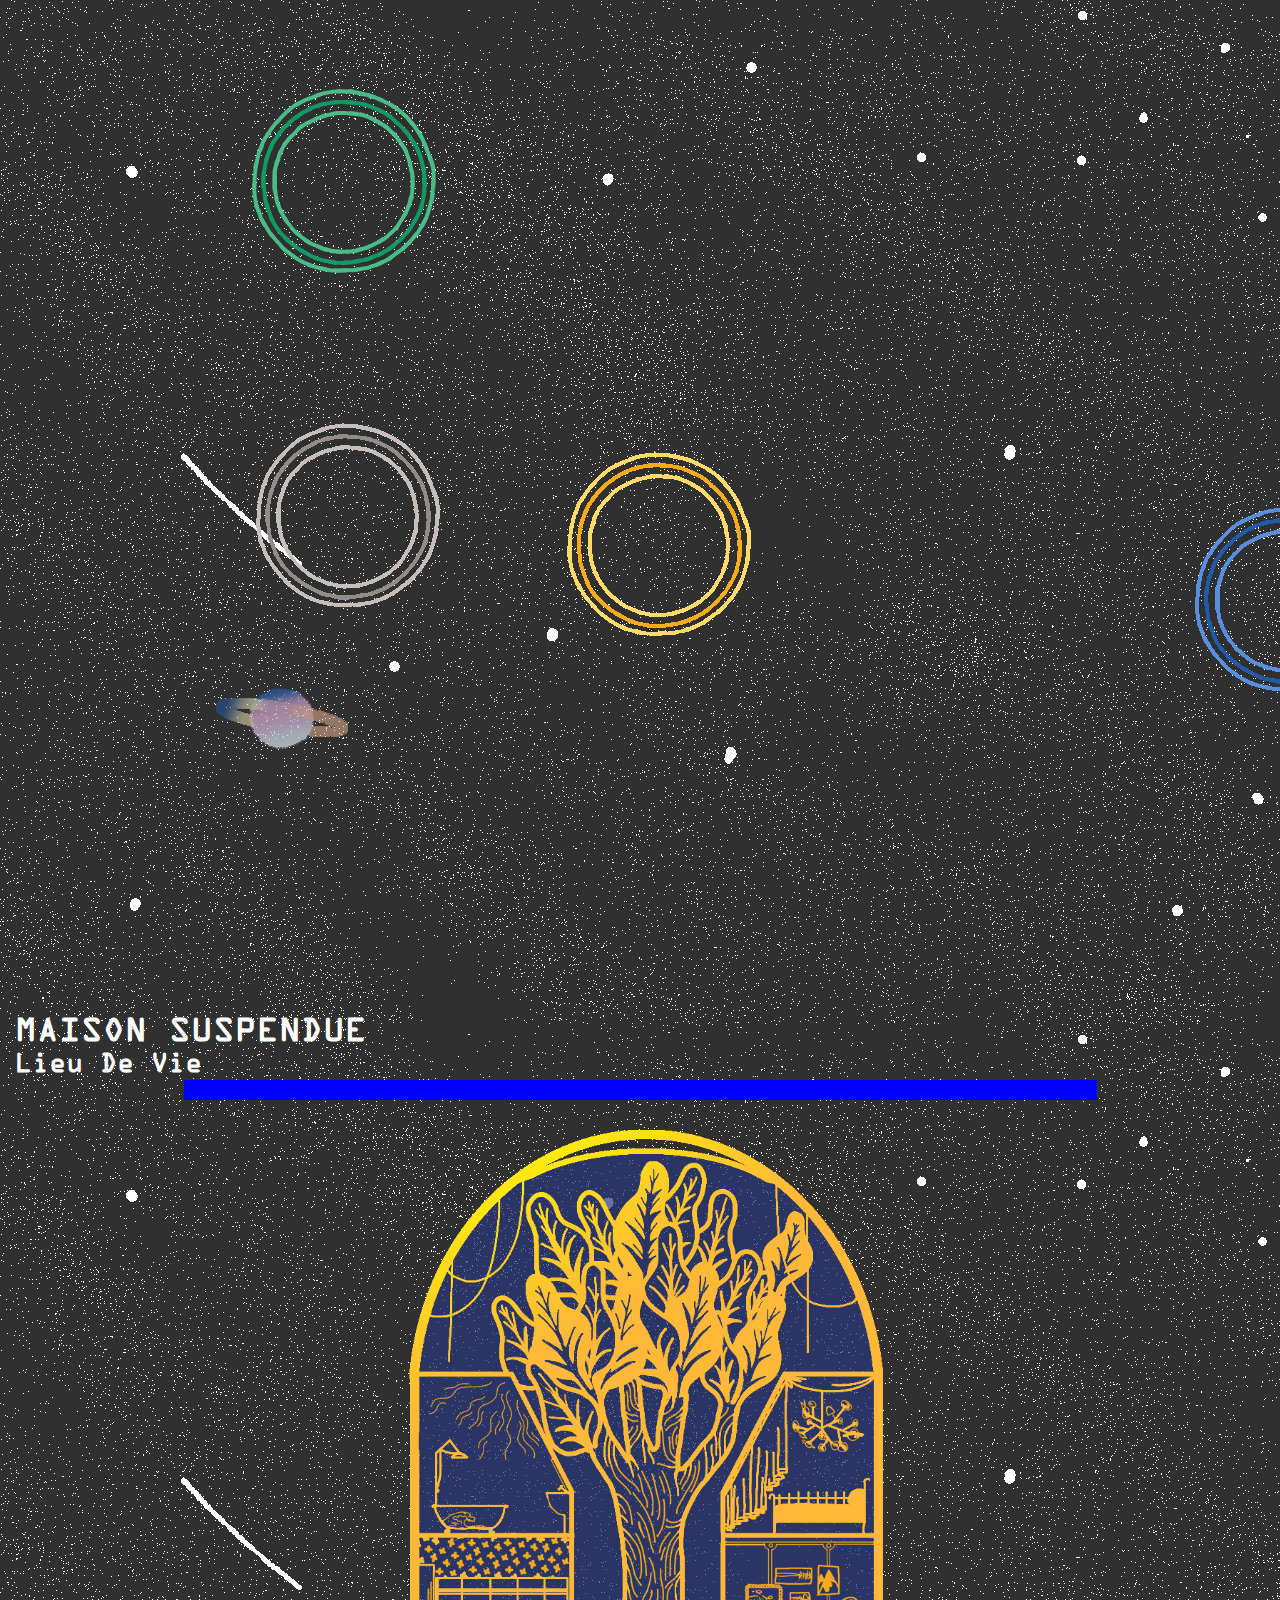
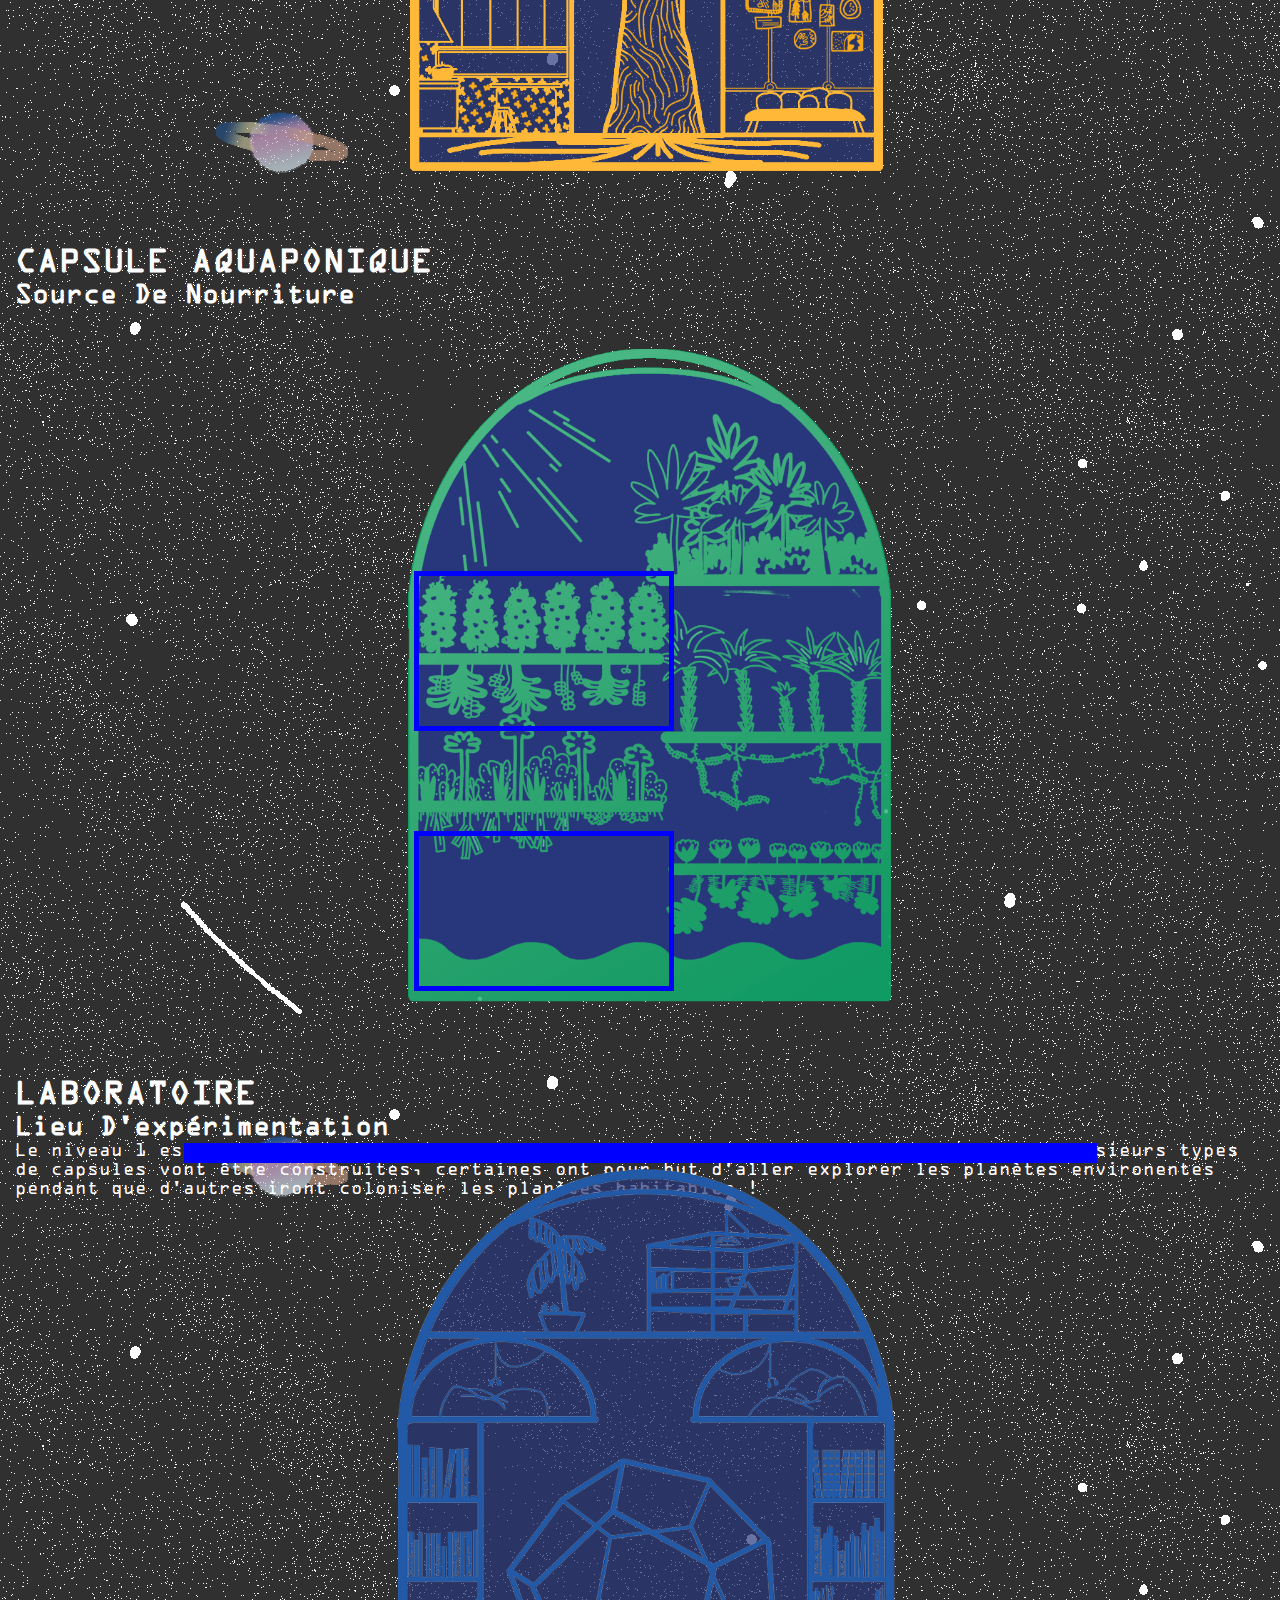
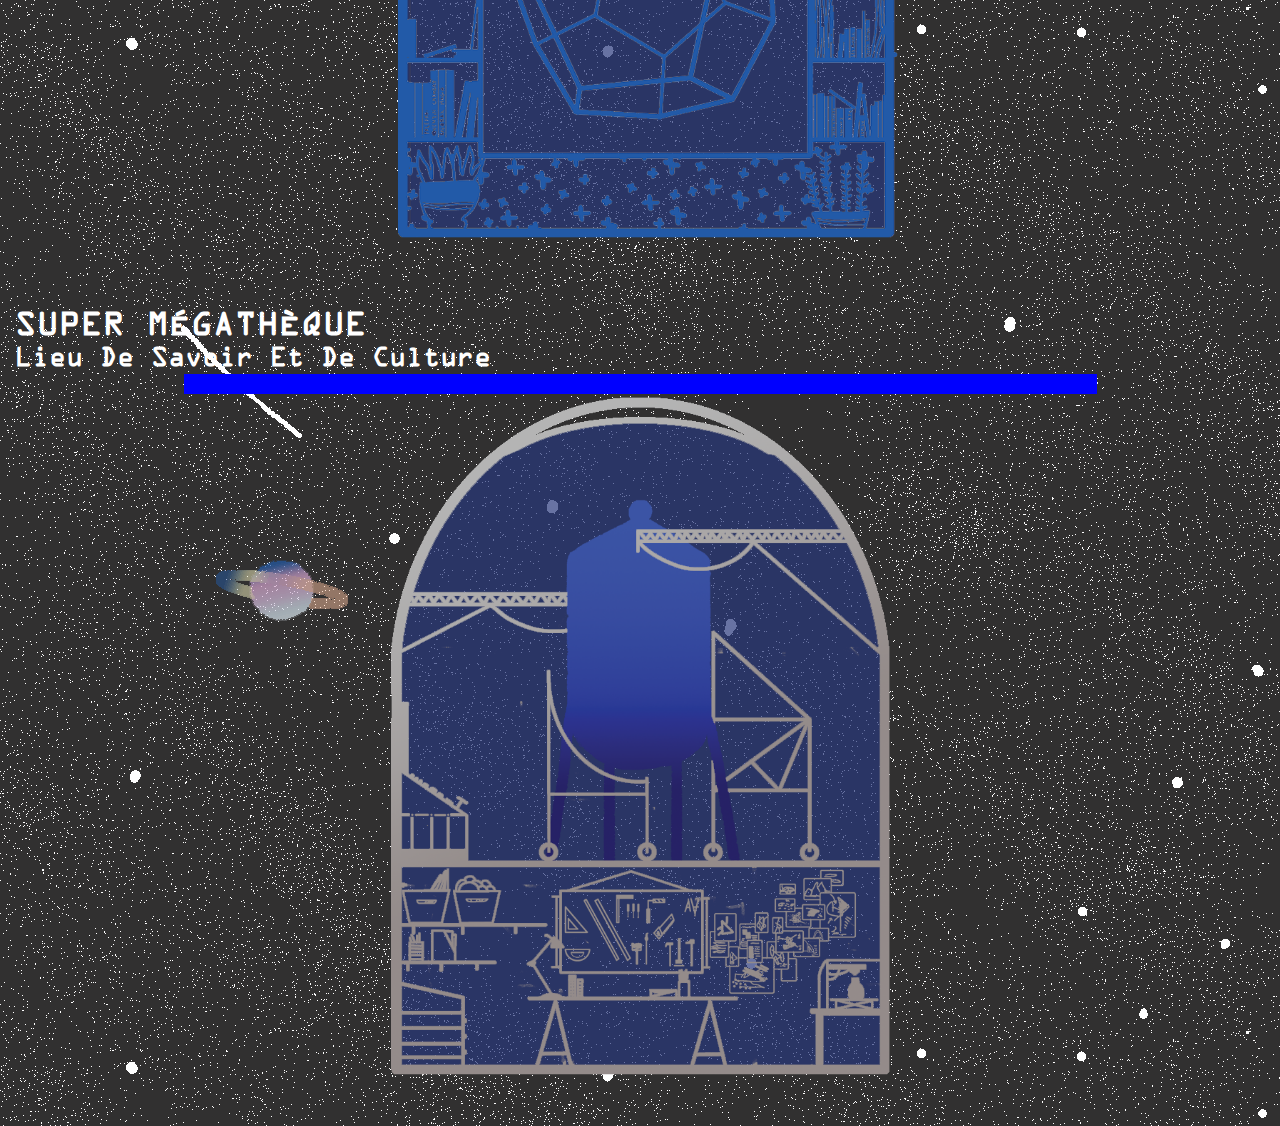
==== commit fb41eefe: "ajout textes légendes" ====
--- a/index.html
+++ b/index.html
@@ -49,10 +49,19 @@
 			<div class="capsule-body">
 				<ul class="legends">
 					<li>
-						Legende 1
-					</li>
-					<li>
-						Legend 2
+						<p> 
+							La capsule d'habitation est la plus élaborée de toutes puisque ses occupants passent la majeur partie de leur temps à l'intérieur de celle-ci lorsqu'ils ne sont pas en train de lire des centaines de bouquins dans la mégathèque ou de récolter les derniers légumes arrivés à maturité. La capsule ressemble de toute évidence à un vaisseau spacial vue de l'exterieur mais lorsqu'on penetre celle-ci il est difficile de s'imaginer que nous sommes en plein vol au milieu de la galaxie...
+						</p>
+					</li>
+					<li>
+						<p> 
+							En effet, l'intérieur de ce modèle de capsule à été entièrement conçu afin d'avoir les mêmes critères que les maisons que l'on retrouve sur Terre. l'intention majeure est de permettre aux occupants de la capsule de ne pas se défamiliariser avec leur habitat d'origine, de ne pas perdre leurs repères et ainsi garder un esprit sain dans un endroit qui ne peut en aucun cas lui paraître hostile. 
+						</p>
+					</li>
+					<li>
+						<p>
+						La présence de végétaux est essentiel à la santé mentale et physique. Les jardins d'intérieur sont très présents en milieu urbain puisque l'Homme a un rapport direct avec la nature.  
+					   </p>
 					</li>
 				</ul>
 				<div class="plan">
@@ -73,10 +82,19 @@
 			<div class="capsule-body">
 				<ul class="legends">
 					<li>
-						Legende 1
-					</li>
-					<li>
-						Legend 2
+						<p> La capsule aquaponique est, comme son nom l'indique, dotée d'un système aquaponique. L'aquaponie, ou aquaculture, associe culture des végétaux en symbiose avec l'élevage de poissons. Les dégéctions de poisson servent d'engrais pour le végétal cultivé. 
+
+							L'aquaponie, largement répendue en Asie, fait l'objet d'un regain d'interêt auprès des occidentaux et est restée au sein des concepts d'agriculture urbaine en boucles locales et de fermes verticales.
+						</p>
+					</li>
+					<li>
+						<p> La réserve en eau de la capsule est contenue dans un reservoir muni de micro paroies et de petites ouvertures qui laissent échapper une quantité infime de fines goutellettes d'eau en appesanteur parmis les végétaux. 
+						</p>
+					</li>
+					<li>
+						<p>
+							La capsule est également surmontée d'un toit en verre, propre à chaque vaisseau. Celui-ci fait office de serre. Les végétaux peuvent également pousser de chaque côtés des tubes qui les alimentent en eau grâce à l'appesenteur. 
+						</p>
 					</li>
 				</ul>
 				<div class="plan">
@@ -97,16 +115,23 @@
 			<div class="capsule-body">
 				<ul class="legends">
 					<li>
-						Legende 1
-					</li>
-					<li>
-						Legend 2
-					</li>
-				</ul>
-				<div class="plan">
-					<ul class="parts">
-						<li></li>
-						<li></li>
+						<p> 
+							Le laboratoire fonctionne comme un atelier de coworking, un fablab au sein duquel les humains ont à leur disposition une multitude d'outils servant à fabriquer tout ce que l'on souhaite. Le but étant de réapprendre aux personnes à créer d'eux-même, de participer à chaque étapes de leur projet mais aussi d'interchanger et d'allier ses connaissances et compétences avec celles des autres. 
+						</p>
+					</li>
+					    <p> 
+					    	Le niveau 1 est un atelier recemment ouvert à un nouveau projet, une nouvelle mission. Plusieurs types de capsules vont être construites, certaines ont pour but d'aller explorer les planètes environentes pendant que d'autres iront coloniser les planètes habitables ! 
+					    </p>
+					<li>
+						<p></p> 
+					</li>
+				</ul>
+				<div class="plan">
+					<ul class="parts">
+						<li>
+					</li>
+						<li> 
+					</li>
 					</ul>
 					<img src="img/capsules/megath.png">
 				</div>
@@ -121,10 +146,14 @@
 			<div class="capsule-body">
 				<ul class="legends">
 					<li>
-						Legende 1
-					</li>
-					<li>
-						Legend 2
+						<p> 
+						   	La mégathèque est une médiathèque de grande envergure qui regroupe la littérature des quatre coins du monde ainsi que des films, vidéos et bandes sonores. L'interieur de la capsule est entourée d'étagères comprenant, romans, journaux, essais, poésie, romans graphiques etc...  
+						 </p>
+					</li>
+					<li>
+						<p> 
+								La pièce centrale de la Mégathèque comprend un objet unique, le dodécaèdre nostalgique. Toutes les faces du volume sont des écrans, un écran tactile centrale sert de menu grâce auquel la personne présente à l'intérieur du volume peut visionner des films mais principalement se projeter dans un des endroits de la planète, tel que le désert de l'Atakama en Afrique du Sud ou une des capitales d'Europe. 
+					    </p>
 					</li>
 				</ul>
 				<div class="plan">
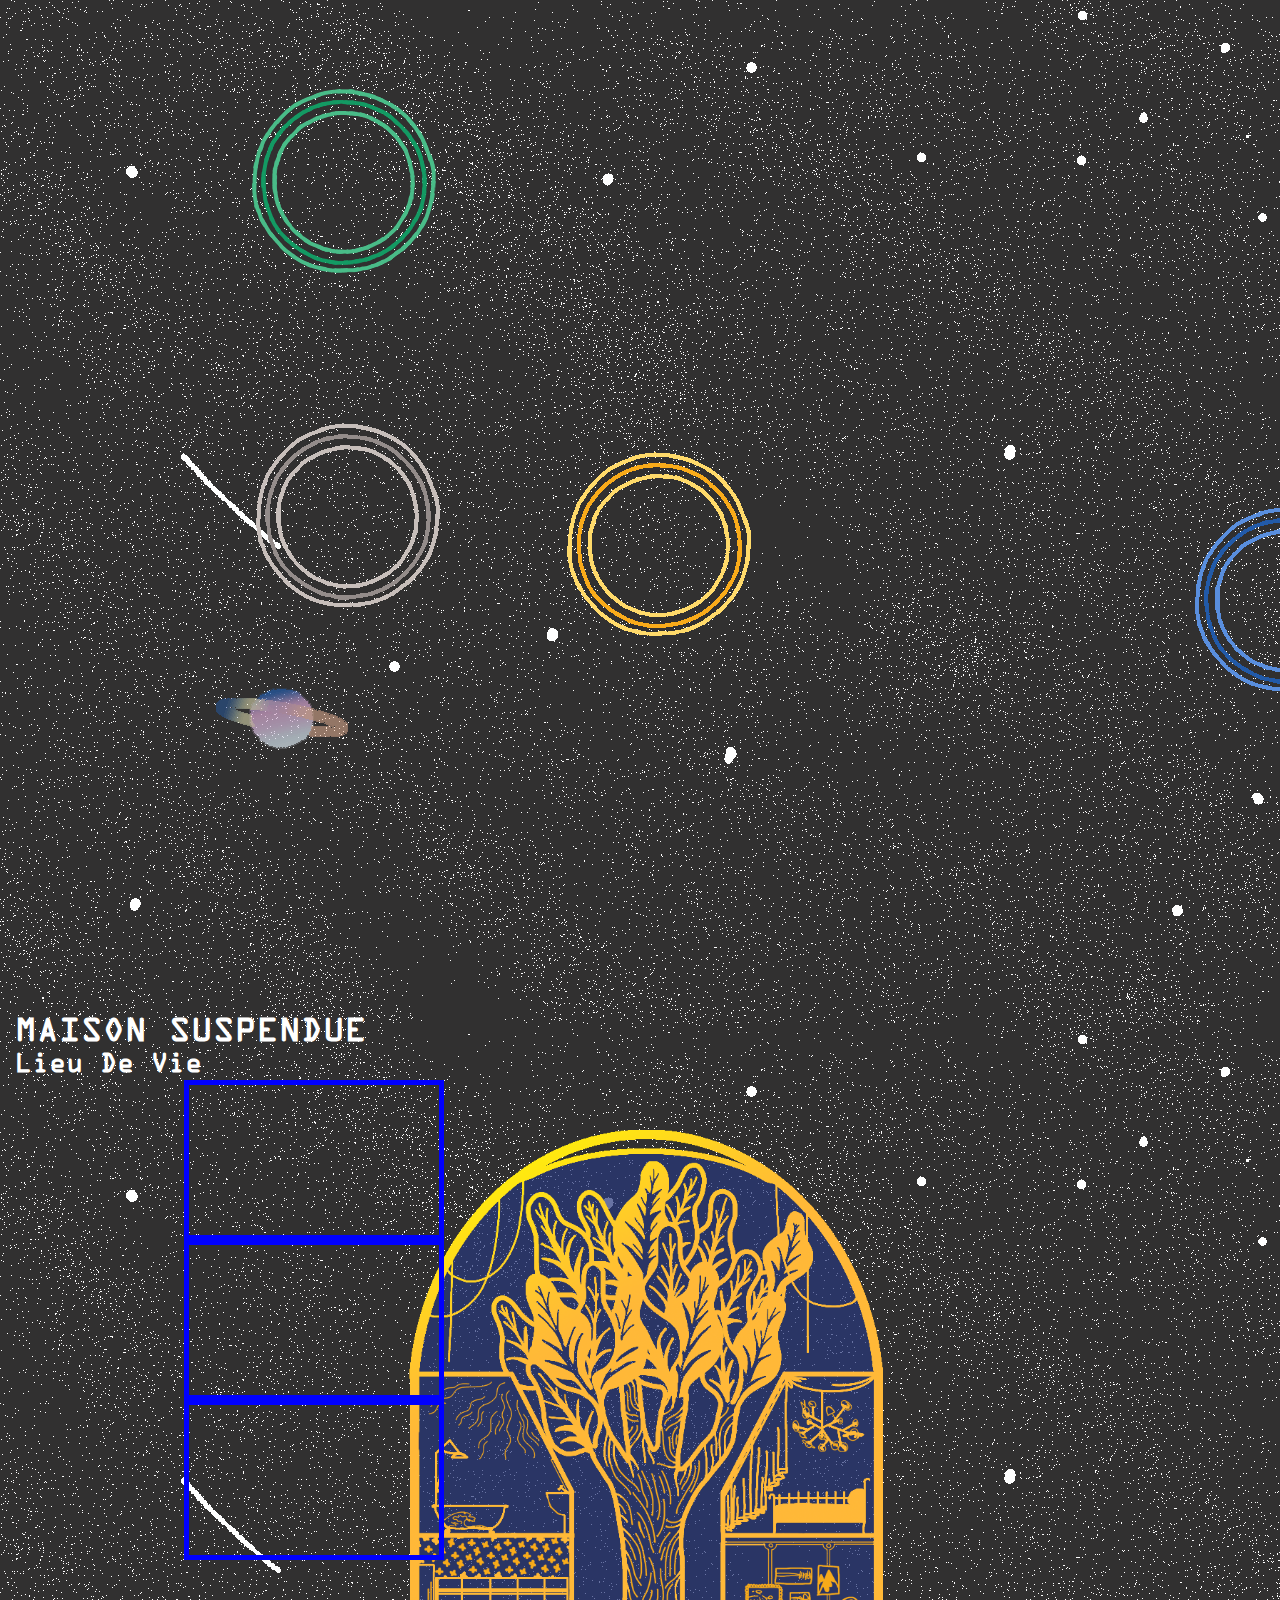
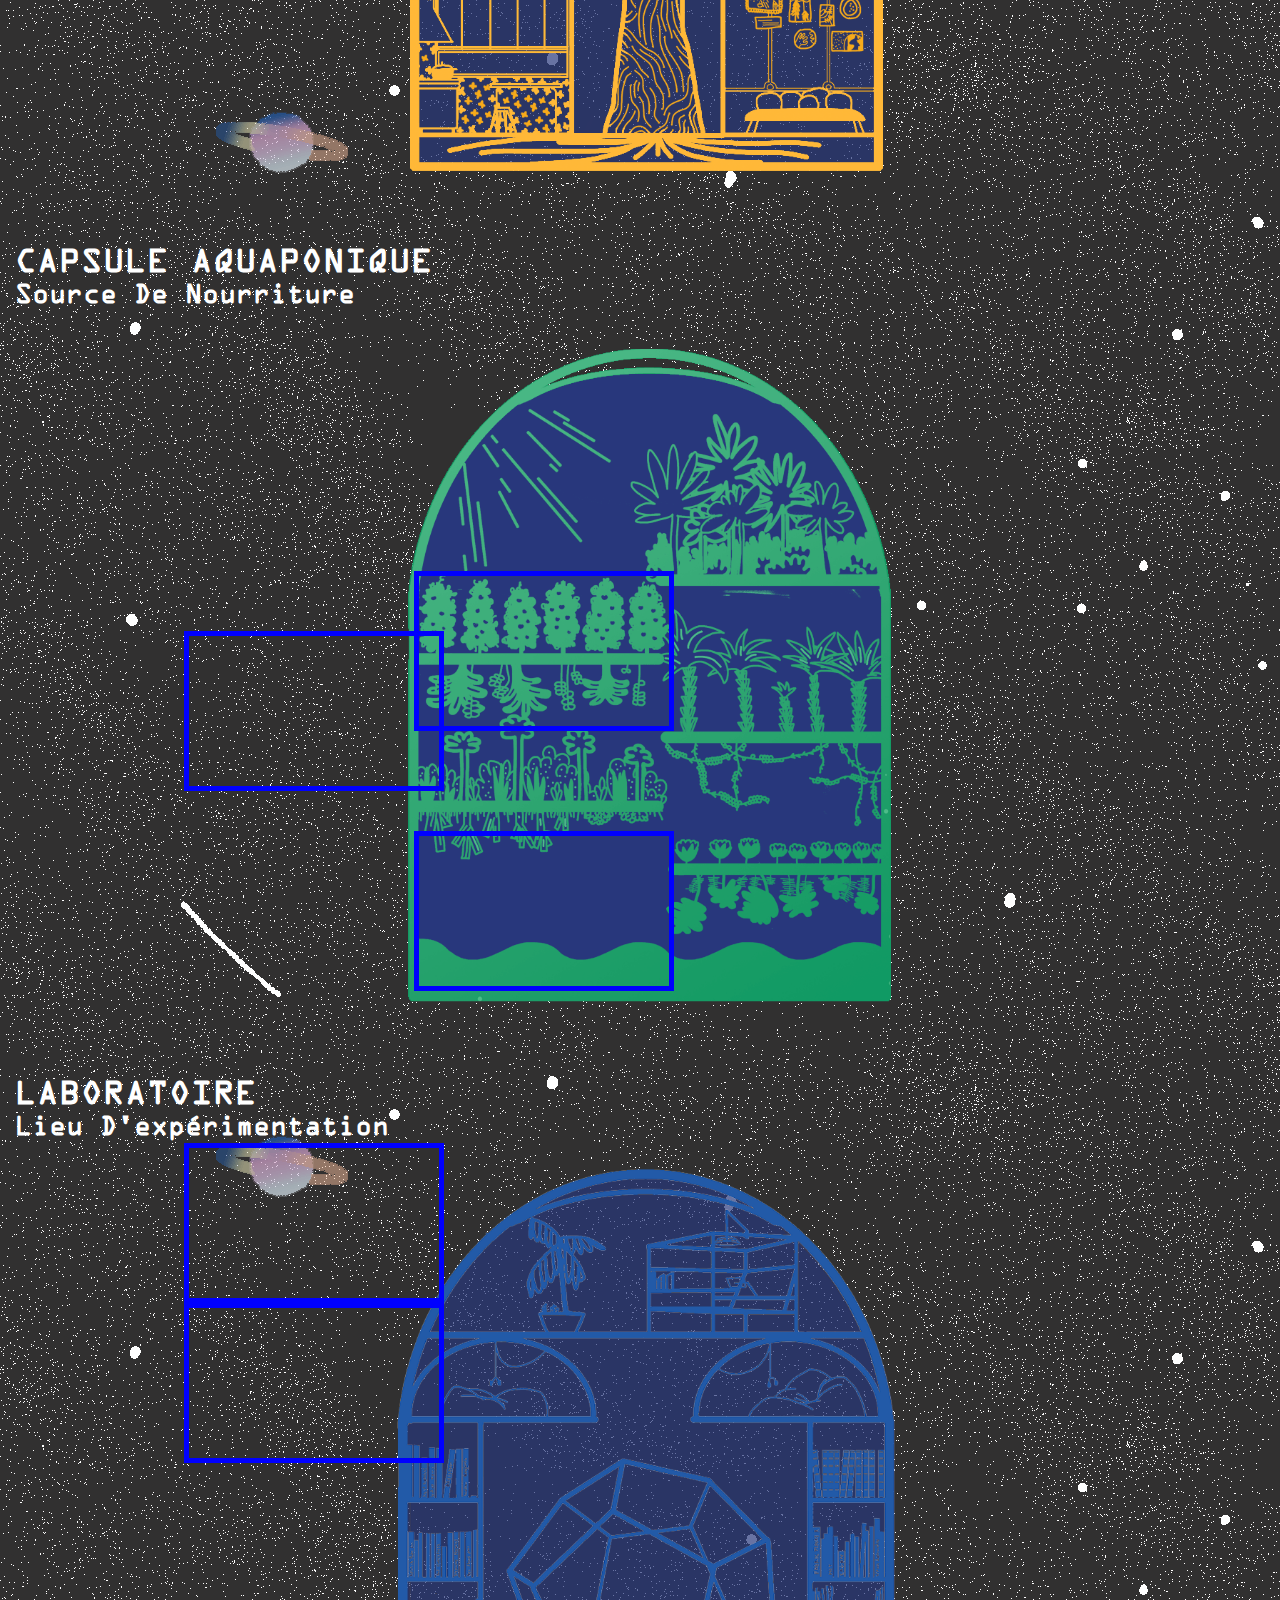
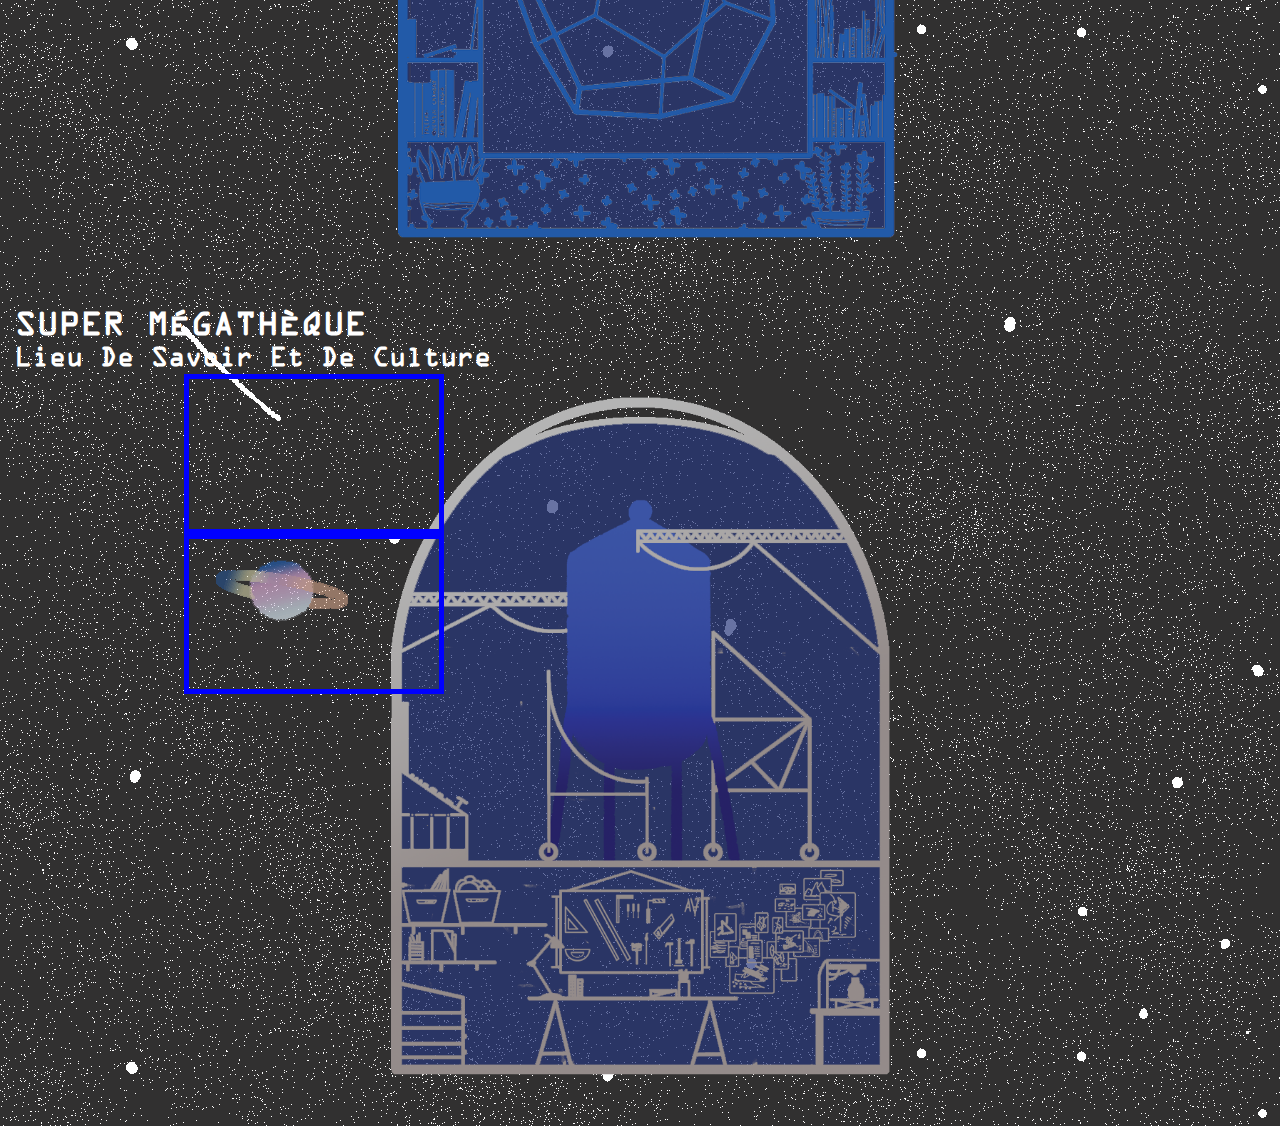
==== commit abb919f8: "mise ne place des légendes" ====
--- a/index.html
+++ b/index.html
@@ -49,23 +49,18 @@
 			<div class="capsule-body">
 				<ul class="legends">
 					<li>
-						<p> 
-							La capsule d'habitation est la plus élaborée de toutes puisque ses occupants passent la majeur partie de leur temps à l'intérieur de celle-ci lorsqu'ils ne sont pas en train de lire des centaines de bouquins dans la mégathèque ou de récolter les derniers légumes arrivés à maturité. La capsule ressemble de toute évidence à un vaisseau spacial vue de l'exterieur mais lorsqu'on penetre celle-ci il est difficile de s'imaginer que nous sommes en plein vol au milieu de la galaxie...
-						</p>
-					</li>
-					<li>
-						<p> 
-							En effet, l'intérieur de ce modèle de capsule à été entièrement conçu afin d'avoir les mêmes critères que les maisons que l'on retrouve sur Terre. l'intention majeure est de permettre aux occupants de la capsule de ne pas se défamiliariser avec leur habitat d'origine, de ne pas perdre leurs repères et ainsi garder un esprit sain dans un endroit qui ne peut en aucun cas lui paraître hostile. 
-						</p>
-					</li>
-					<li>
-						<p>
+						La capsule d'habitation est la plus élaborée de toutes puisque ses occupants passent la majeur partie de leur temps à l'intérieur de celle-ci lorsqu'ils ne sont pas en train de lire des centaines de bouquins dans la mégathèque ou de récolter les derniers légumes arrivés à maturité. La capsule ressemble de toute évidence à un vaisseau spacial vue de l'exterieur mais lorsqu'on penetre celle-ci il est difficile de s'imaginer que nous sommes en plein vol au milieu de la galaxie...
+					</li>
+					<li>
+						En effet, l'intérieur de ce modèle de capsule à été entièrement conçu afin d'avoir les mêmes critères que les maisons que l'on retrouve sur Terre. l'intention majeure est de permettre aux occupants de la capsule de ne pas se défamiliariser avec leur habitat d'origine, de ne pas perdre leurs repères et ainsi garder un esprit sain dans un endroit qui ne peut en aucun cas lui paraître hostile. 
+					</li>
+					<li>
 						La présence de végétaux est essentiel à la santé mentale et physique. Les jardins d'intérieur sont très présents en milieu urbain puisque l'Homme a un rapport direct avec la nature.  
-					   </p>
-					</li>
-				</ul>
-				<div class="plan">
-					<ul class="parts">
+					</li>
+				</ul>
+				<div class="plan">
+					<ul class="parts">
+						<li></li>
 						<li></li>
 						<li></li>
 					</ul>
@@ -82,23 +77,24 @@
 			<div class="capsule-body">
 				<ul class="legends">
 					<li>
-						<p> La capsule aquaponique est, comme son nom l'indique, dotée d'un système aquaponique. L'aquaponie, ou aquaculture, associe culture des végétaux en symbiose avec l'élevage de poissons. Les dégéctions de poisson servent d'engrais pour le végétal cultivé. 
-
+						<p>
+							La capsule aquaponique est, comme son nom l'indique, dotée d'un système aquaponique. L'aquaponie, ou aquaculture, associe culture des végétaux en symbiose avec l'élevage de poissons. Les dégéctions de poisson servent d'engrais pour le végétal cultivé. 
+						</p>
+						<br/>
+						<p>
 							L'aquaponie, largement répendue en Asie, fait l'objet d'un regain d'interêt auprès des occidentaux et est restée au sein des concepts d'agriculture urbaine en boucles locales et de fermes verticales.
 						</p>
 					</li>
 					<li>
-						<p> La réserve en eau de la capsule est contenue dans un reservoir muni de micro paroies et de petites ouvertures qui laissent échapper une quantité infime de fines goutellettes d'eau en appesanteur parmis les végétaux. 
-						</p>
-					</li>
-					<li>
-						<p>
-							La capsule est également surmontée d'un toit en verre, propre à chaque vaisseau. Celui-ci fait office de serre. Les végétaux peuvent également pousser de chaque côtés des tubes qui les alimentent en eau grâce à l'appesenteur. 
-						</p>
-					</li>
-				</ul>
-				<div class="plan">
-					<ul class="parts">
+						La réserve en eau de la capsule est contenue dans un reservoir muni de micro paroies et de petites ouvertures qui laissent échapper une quantité infime de fines goutellettes d'eau en appesanteur parmis les végétaux. 
+					</li>
+					<li>
+						La capsule est également surmontée d'un toit en verre, propre à chaque vaisseau. Celui-ci fait office de serre. Les végétaux peuvent également pousser de chaque côtés des tubes qui les alimentent en eau grâce à l'appesenteur. 
+					</li>
+				</ul>
+				<div class="plan">
+					<ul class="parts">
+						<li></li>
 						<li></li>
 						<li></li>
 					</ul>
@@ -115,23 +111,18 @@
 			<div class="capsule-body">
 				<ul class="legends">
 					<li>
-						<p> 
-							Le laboratoire fonctionne comme un atelier de coworking, un fablab au sein duquel les humains ont à leur disposition une multitude d'outils servant à fabriquer tout ce que l'on souhaite. Le but étant de réapprendre aux personnes à créer d'eux-même, de participer à chaque étapes de leur projet mais aussi d'interchanger et d'allier ses connaissances et compétences avec celles des autres. 
-						</p>
-					</li>
-					    <p> 
-					    	Le niveau 1 est un atelier recemment ouvert à un nouveau projet, une nouvelle mission. Plusieurs types de capsules vont être construites, certaines ont pour but d'aller explorer les planètes environentes pendant que d'autres iront coloniser les planètes habitables ! 
-					    </p>
-					<li>
-						<p></p> 
+						Le laboratoire fonctionne comme un atelier de coworking, un fablab au sein duquel les humains ont à leur disposition une multitude d'outils servant à fabriquer tout ce que l'on souhaite. Le but étant de réapprendre aux personnes à créer d'eux-même, de participer à chaque étapes de leur projet mais aussi d'interchanger et d'allier ses connaissances et compétences avec celles des autres. 
+					</li>
+					<li> 
+						Le niveau 1 est un atelier recemment ouvert à un nouveau projet, une nouvelle mission. Plusieurs types de capsules vont être construites, certaines ont pour but d'aller explorer les planètes environentes pendant que d'autres iront coloniser les planètes habitables ! 
 					</li>
 				</ul>
 				<div class="plan">
 					<ul class="parts">
 						<li>
-					</li>
+						</li>
 						<li> 
-					</li>
+						</li>
 					</ul>
 					<img src="img/capsules/megath.png">
 				</div>
@@ -146,14 +137,10 @@
 			<div class="capsule-body">
 				<ul class="legends">
 					<li>
-						<p> 
-						   	La mégathèque est une médiathèque de grande envergure qui regroupe la littérature des quatre coins du monde ainsi que des films, vidéos et bandes sonores. L'interieur de la capsule est entourée d'étagères comprenant, romans, journaux, essais, poésie, romans graphiques etc...  
-						 </p>
-					</li>
-					<li>
-						<p> 
-								La pièce centrale de la Mégathèque comprend un objet unique, le dodécaèdre nostalgique. Toutes les faces du volume sont des écrans, un écran tactile centrale sert de menu grâce auquel la personne présente à l'intérieur du volume peut visionner des films mais principalement se projeter dans un des endroits de la planète, tel que le désert de l'Atakama en Afrique du Sud ou une des capitales d'Europe. 
-					    </p>
+						La mégathèque est une médiathèque de grande envergure qui regroupe la littérature des quatre coins du monde ainsi que des films, vidéos et bandes sonores. L'interieur de la capsule est entourée d'étagères comprenant, romans, journaux, essais, poésie, romans graphiques etc...  
+					</li>
+					<li>
+						La pièce centrale de la Mégathèque comprend un objet unique, le dodécaèdre nostalgique. Toutes les faces du volume sont des écrans, un écran tactile centrale sert de menu grâce auquel la personne présente à l'intérieur du volume peut visionner des films mais principalement se projeter dans un des endroits de la planète, tel que le désert de l'Atakama en Afrique du Sud ou une des capitales d'Europe. 
 					</li>
 				</ul>
 				<div class="plan">
@@ -179,12 +166,12 @@
 	if (scroll >= 900) {
 		$( ".menu-small" ).css(
 			"transform", "translateX(0)"
-		);
+			);
 
 	} else {
 		$( ".menu-small" ).css(
 			"transform", "translateX(120px)"
-		);
+			);
 	}
 });
 
@@ -195,11 +182,12 @@
 $( '.parts > li' ).hover( 
 	function() {
 		var index = $( '.parts > li' ).index( this );
-		$( '.legends > li:eq(' + index + ')' ).show();
+		console.log(index);
+		$( '.legends > li:eq(' + index + ')' ).show(200);
 	},
 	function() {
 		var index = $( '.parts > li' ).index( this );
-		$( '.legends > li:eq(' + index + ')' ).hide();
+		$( '.legends > li:eq(' + index + ')' ).hide(200);
 	});
 
 
--- a/home.css
+++ b/home.css
@@ -111,12 +111,15 @@
 .legends > li {
     position: relative;
     list-style: none;
+    width: 400px;
 }
 
 .parts > li {
     position: relative;
     list-style: none;
     border: 5px solid blue;
+    height: 150px;
+    width: 250px;
 }
 
 #maison > img {
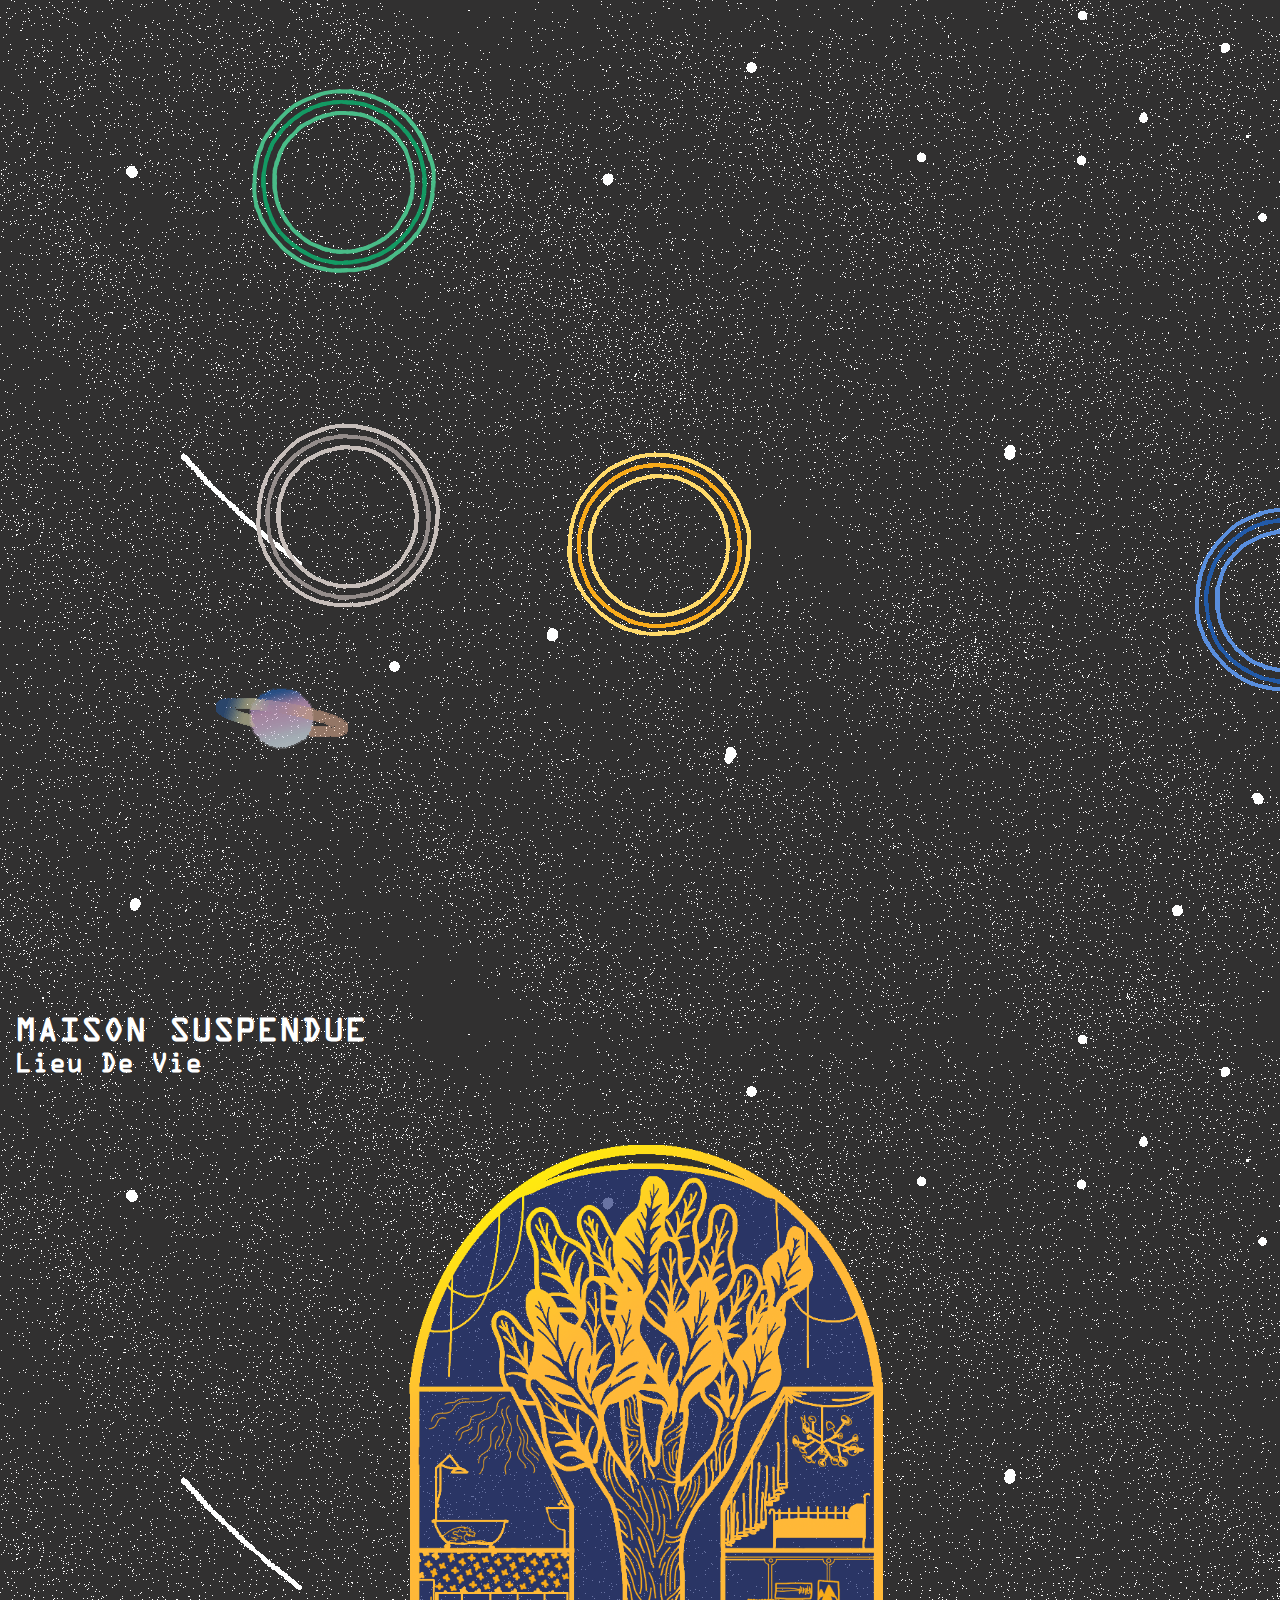
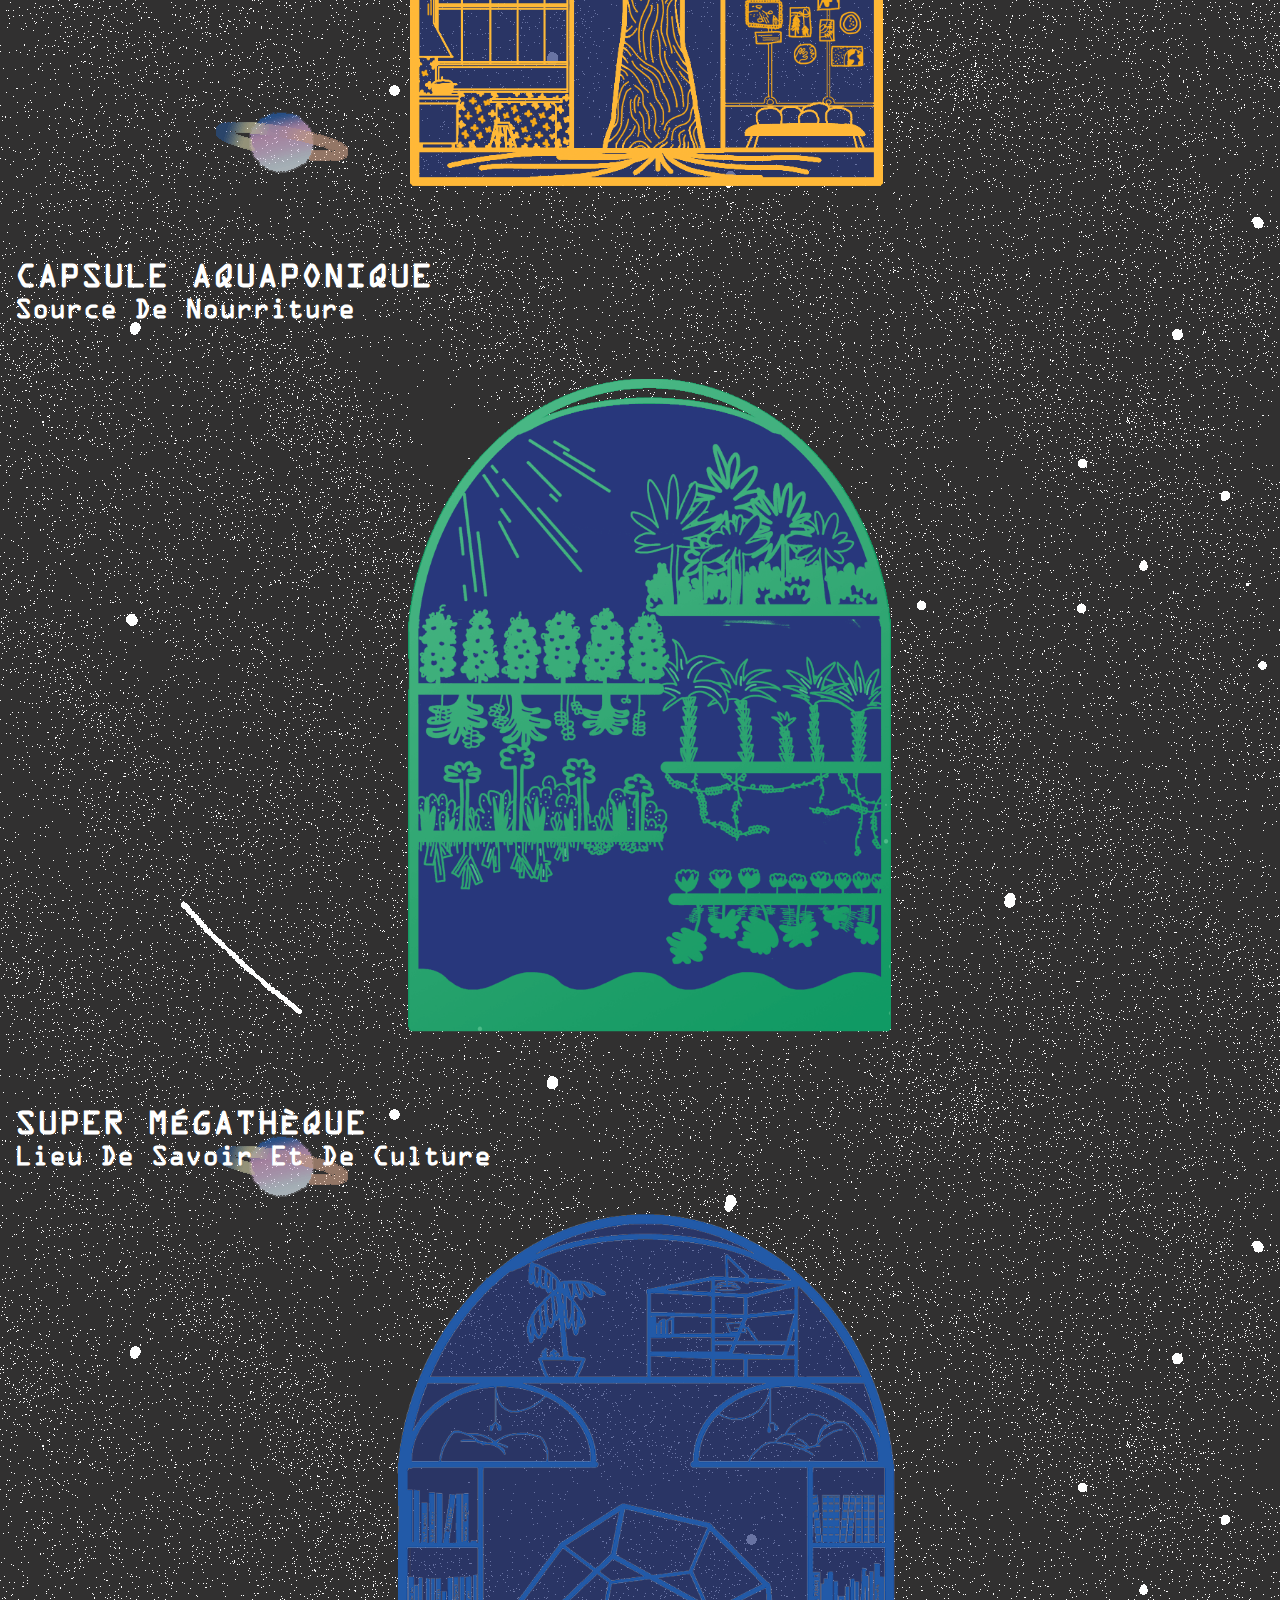
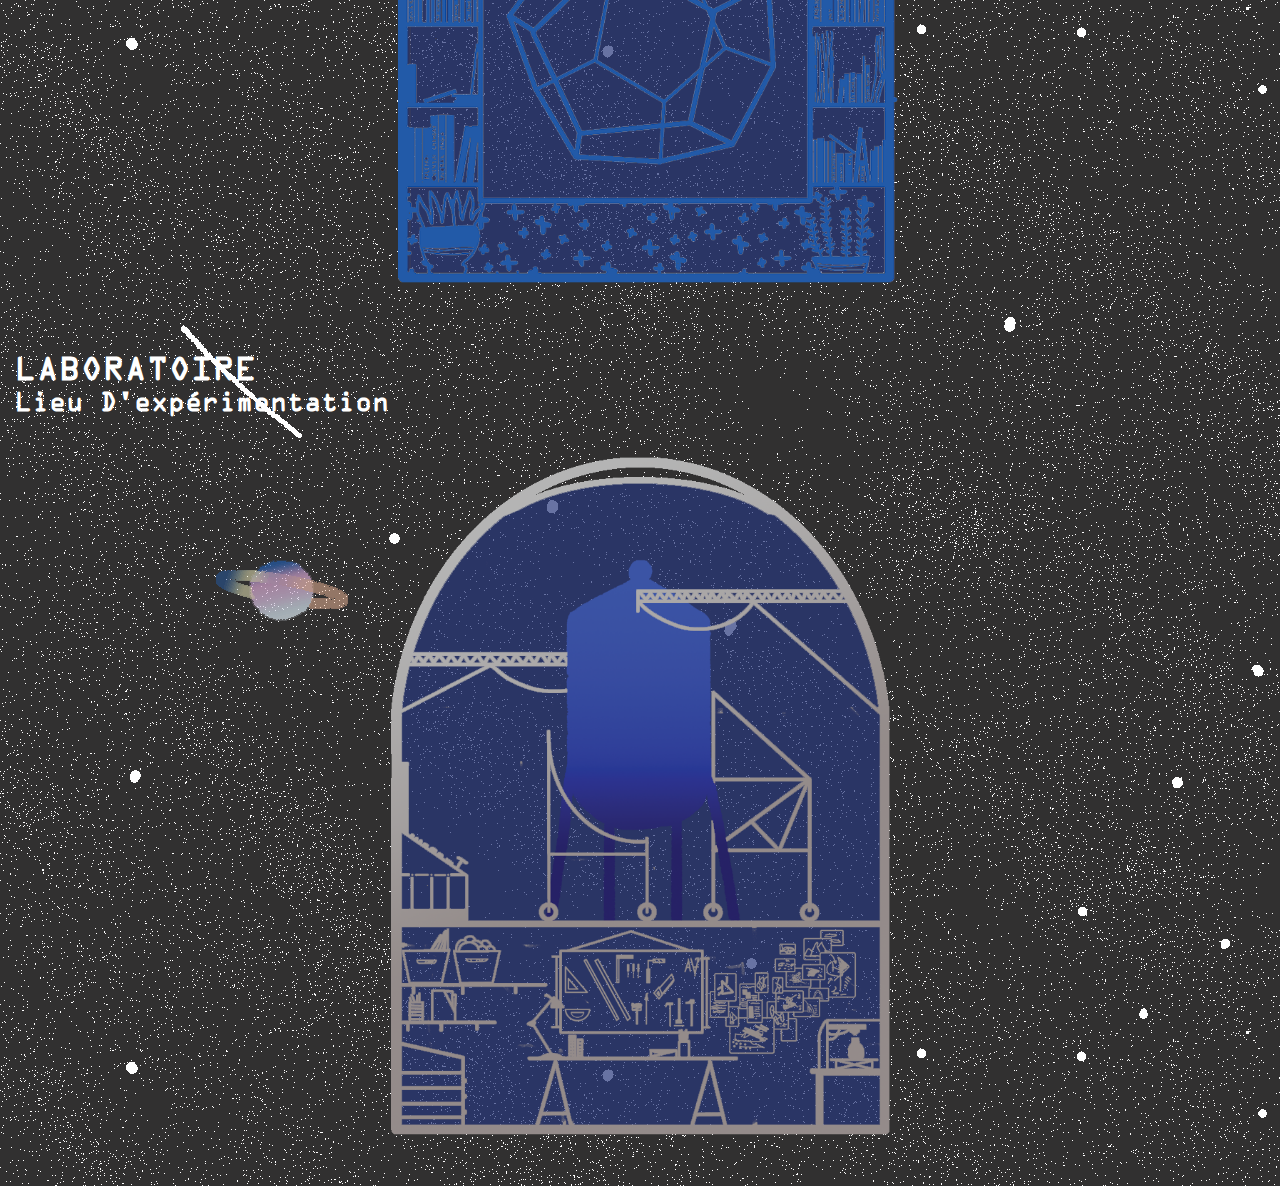
==== commit 60098a7e: "toto" ====
--- a/index.html
+++ b/index.html
@@ -105,16 +105,16 @@
 
 		<section id="megath">
 			<div class="capsule-header">
-				<h1>Laboratoire</h1>
-				<h2>Lieu d'expérimentation</h2>
-			</div>
-			<div class="capsule-body">
-				<ul class="legends">
-					<li>
-						Le laboratoire fonctionne comme un atelier de coworking, un fablab au sein duquel les humains ont à leur disposition une multitude d'outils servant à fabriquer tout ce que l'on souhaite. Le but étant de réapprendre aux personnes à créer d'eux-même, de participer à chaque étapes de leur projet mais aussi d'interchanger et d'allier ses connaissances et compétences avec celles des autres. 
-					</li>
-					<li> 
-						Le niveau 1 est un atelier recemment ouvert à un nouveau projet, une nouvelle mission. Plusieurs types de capsules vont être construites, certaines ont pour but d'aller explorer les planètes environentes pendant que d'autres iront coloniser les planètes habitables ! 
+				<h1>Super Mégathèque</h1>
+				<h2>Lieu de savoir et de culture</h2>
+			</div>
+			<div class="capsule-body">
+				<ul class="legends">
+					<li>
+						La mégathèque est une médiathèque de grande envergure qui regroupe la littérature des quatre coins du monde ainsi que des films, vidéos et bandes sonores. L'interieur de la capsule est entourée d'étagères comprenant, romans, journaux, essais, poésie, romans graphiques etc...  
+					</li>
+					<li>
+						La pièce centrale de la Mégathèque comprend un objet unique, le dodécaèdre nostalgique. Toutes les faces du volume sont des écrans, un écran tactile centrale sert de menu grâce auquel la personne présente à l'intérieur du volume peut visionner des films mais principalement se projeter dans un des endroits de la planète, tel que le désert de l'Atakama en Afrique du Sud ou une des capitales d'Europe. 
 					</li>
 				</ul>
 				<div class="plan">
@@ -131,17 +131,18 @@
 
 		<section id="laboratoire">
 			<div class="capsule-header">
-				<h1>Super Mégathèque</h1>
-				<h2>Lieu de savoir et de culture</h2>
-			</div>
-			<div class="capsule-body">
-				<ul class="legends">
-					<li>
-						La mégathèque est une médiathèque de grande envergure qui regroupe la littérature des quatre coins du monde ainsi que des films, vidéos et bandes sonores. L'interieur de la capsule est entourée d'étagères comprenant, romans, journaux, essais, poésie, romans graphiques etc...  
-					</li>
-					<li>
-						La pièce centrale de la Mégathèque comprend un objet unique, le dodécaèdre nostalgique. Toutes les faces du volume sont des écrans, un écran tactile centrale sert de menu grâce auquel la personne présente à l'intérieur du volume peut visionner des films mais principalement se projeter dans un des endroits de la planète, tel que le désert de l'Atakama en Afrique du Sud ou une des capitales d'Europe. 
-					</li>
+				<h1>Laboratoire</h1>
+				<h2>Lieu d'expérimentation</h2>
+			</div>
+			<div class="capsule-body">
+				<ul class="legends">
+					<li>
+						Le laboratoire fonctionne comme un atelier de coworking, un fablab au sein duquel les humains ont à leur disposition une multitude d'outils servant à fabriquer tout ce que l'on souhaite. Le but étant de réapprendre aux personnes à créer d'eux-même, de participer à chaque étapes de leur projet mais aussi d'interchanger et d'allier ses connaissances et compétences avec celles des autres. 
+					</li>
+					<li> 
+						Le niveau 1 est un atelier recemment ouvert à un nouveau projet, une nouvelle mission. Plusieurs types de capsules vont être construites, certaines ont pour but d'aller explorer les planètes environentes pendant que d'autres iront coloniser les planètes habitables ! 
+					</li>
+					
 				</ul>
 				<div class="plan">
 					<ul class="parts">
--- a/home.css
+++ b/home.css
@@ -54,7 +54,7 @@
 }
 
 .menu-small {
-    transition: all .5s;
+    transition: all 1s;
     transform: translateX(120px);
     top: 18px;
     right: 0px;
@@ -101,6 +101,7 @@
 }
 
 .legends {
+    margin-top: 15px;
     height: 0;
 }
 
@@ -109,6 +110,7 @@
 }
 
 .legends > li {
+    padding: 15px;
     position: relative;
     list-style: none;
     width: 400px;
@@ -117,8 +119,8 @@
 .parts > li {
     position: relative;
     list-style: none;
-    border: 5px solid blue;
-    height: 150px;
+/*    border: 5px solid blue;
+*/    height: 150px;
     width: 250px;
 }
 
--- a/content.css
+++ b/content.css
@@ -1,18 +1,45 @@
-
-/* AQUA */
-
-/* Legends */
-#aqua .legends > li:nth-child(1) {
-    top: 330px;
-    width: 270px;
+#maison .legends > li {
+    background-color: #ffb838;
 }
 
-#aqua .legends > li:nth-child(2) {
-    top: 430px;
-    width: 270px;
+#aqua .legends > li {
+    background-color: #48b784;
 }
 
-/*Parts*/
+#megath .legends > li {
+    background-color: #225aa8;
+}
+
+#laboratoire .legends > li {
+    background-color: #b4b4b4;
+}
+
+
+
+
+#maison .parts > li:nth-child(1) {
+   top: 380px;
+   left: 228px;
+   height: 267px;
+   width: 150px;
+}
+
+#maison .parts > li:nth-child(2) {
+   top: 103px;
+   left: 537px;
+   height: 267px;
+   width: 150px;
+}
+
+#maison .parts > li:nth-child(3) {
+   top: -457px;
+   left: 330px;
+   height: 267px;
+   width: 250px;
+}
+
+
+
 #aqua .parts > li:nth-child(1) {
     top: 260px;
     left: 230px;
@@ -21,11 +48,58 @@
 }
 
 #aqua .parts > li:nth-child(2) {
-    top: 360px;
-    left: 230px;
+ top: 470px;
+ left: 230px;
+ height: 70px;
+ width: 470px;
+}
+
+#aqua .parts > li:nth-child(3) {
+    top: -292px;
+    left: 260px;
     height: 150px;
-    width: 250px;
+    width: 390px;
 }
 
 
 
+#megath .parts > li:nth-child(1) {
+    top: 108px;
+    left: 260px;
+    height: 150px;
+    width: 390px;
+}
+
+#megath .parts > li:nth-child(2) {
+    top: 138px;
+    left: 307px;
+    height: 300px;
+    width: 300px;
+}
+
+#megath .parts > li:nth-child(3) {
+    top: -292px;
+    left: 260px;
+    height: 150px;
+    width: 390px;
+}
+
+
+
+#laboratoire .parts > li:nth-child(1) {
+   top: 493px;
+   left: 218px;
+   height: 189px;
+   width: 470px;
+}
+
+#laboratoire .parts > li:nth-child(2) {
+    top: -112px;
+    left: 260px;
+    height: 389px;
+    width: 390px;
+}
+
+
+
+
